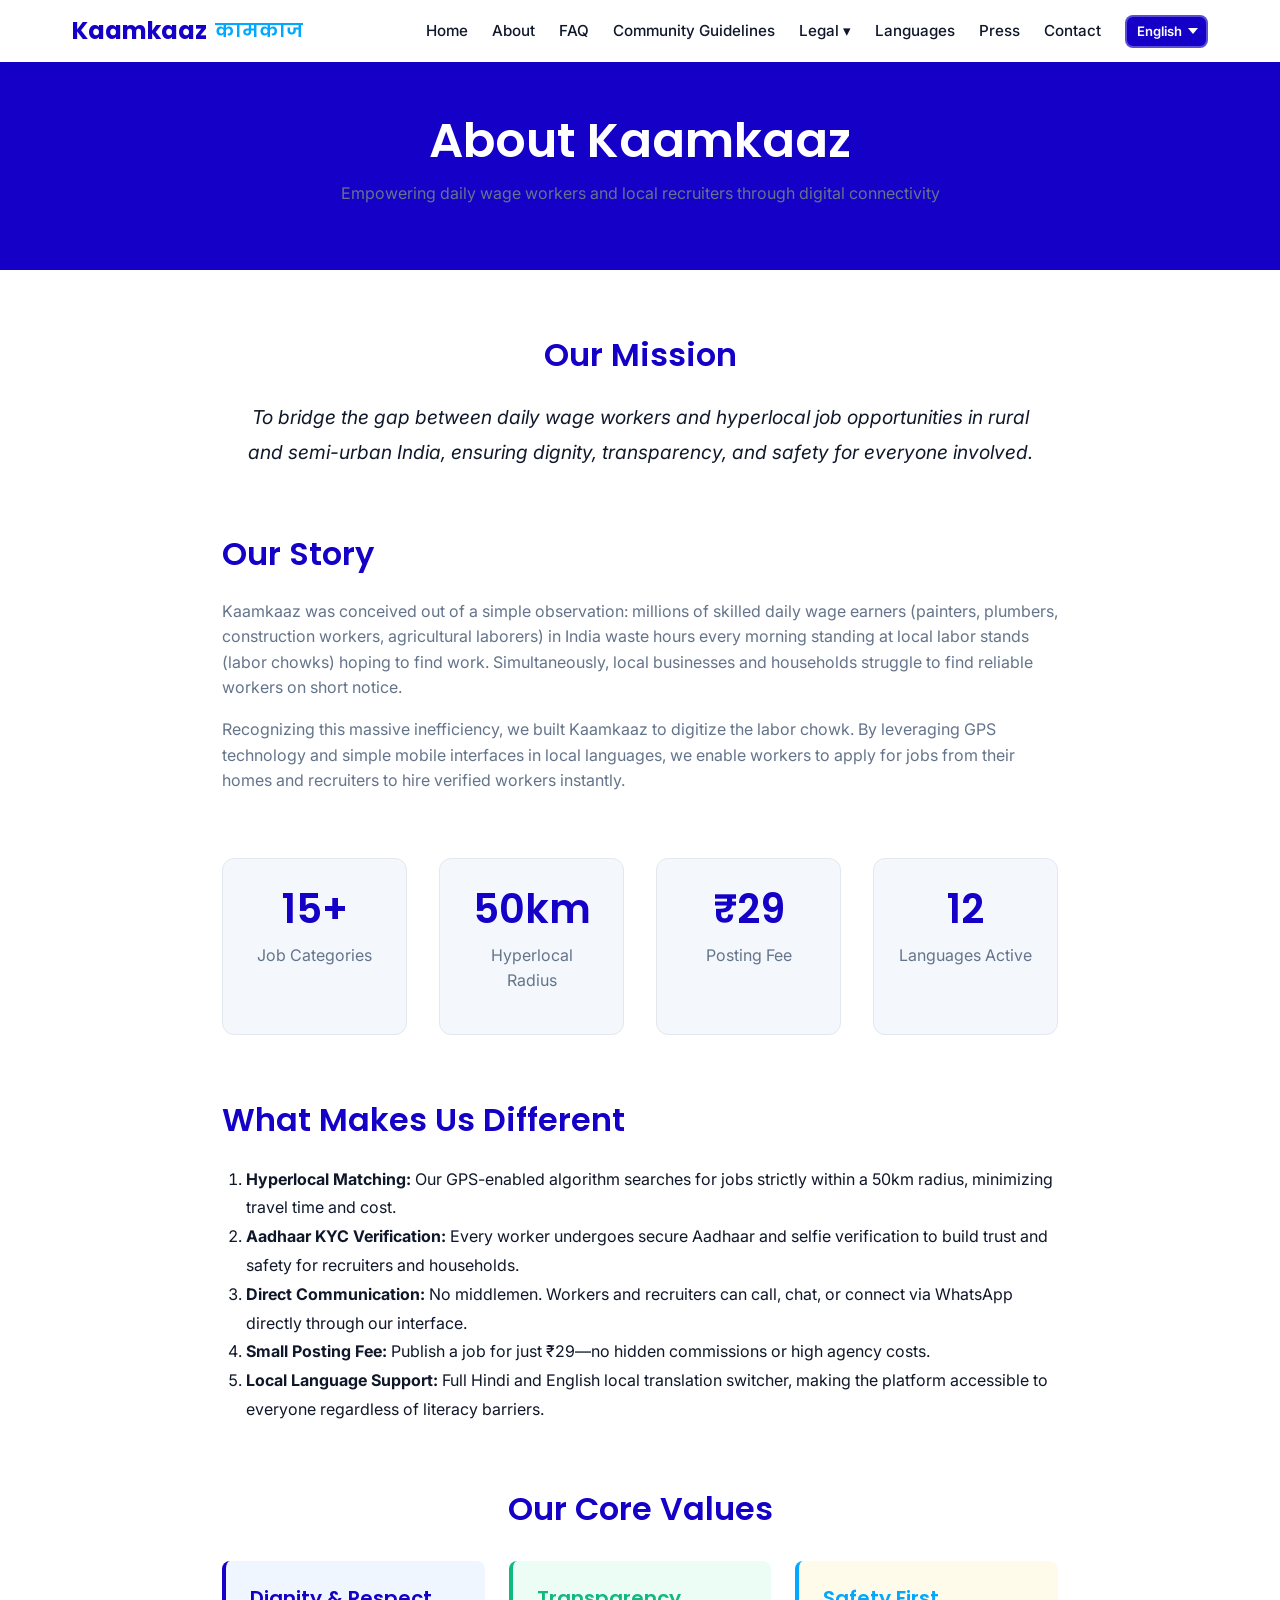
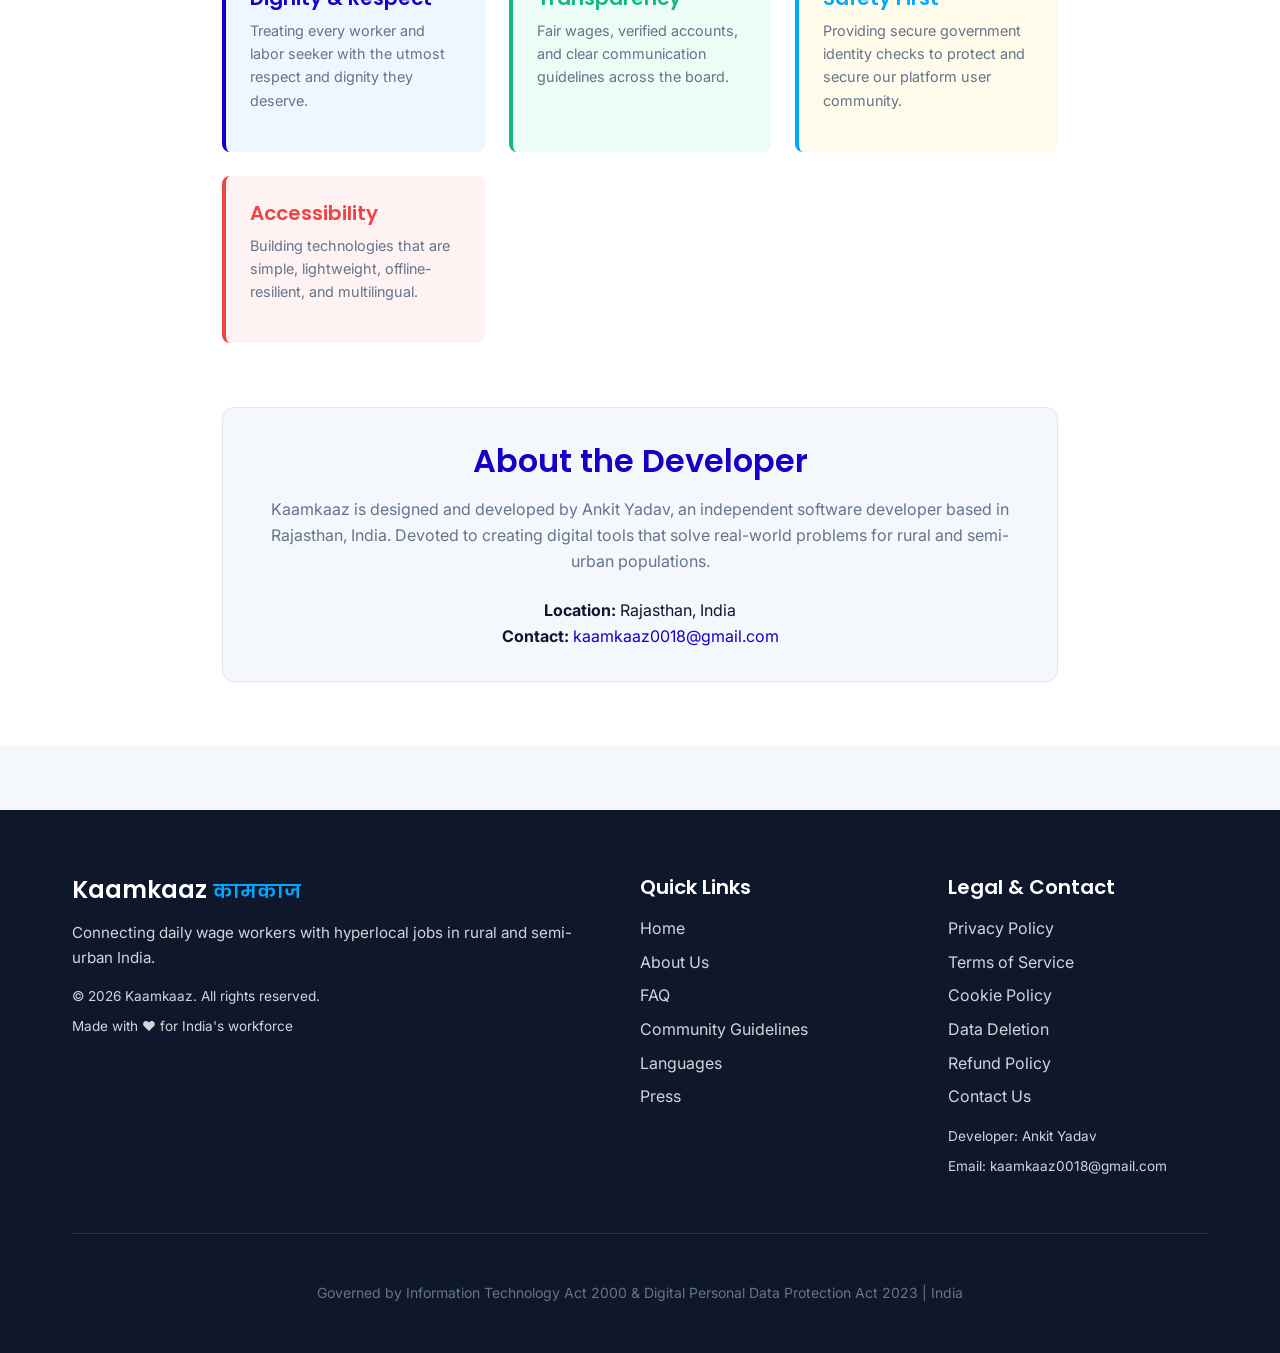
==== about.html @ a951cd88 "Update website content, features, and policies based on Playstore Listing" ====
<!DOCTYPE html>
<html lang="en">

<head>
  <meta charset="UTF-8">
  <meta name="viewport" content="width=device-width, initial-scale=1.0">
  <meta name="description" content="About Kaamkaaz - Connecting daily wage workers with local jobs in India">
  <meta name="author" content="Ankit Yadav">
  <title>About Us - Kaamkaaz</title>
  <link rel="icon" type="image/png" href="assets/logo.png">
  <link rel="stylesheet" href="styles.css">
</head>

<body>

  <!-- NAVIGATION -->
  <nav>
    <div class="container">
      <div class="logo">
        Kaamkaaz
        <span class="logo-hindi">कामकाज</span>
      </div>
      <div class="menu-toggle" onclick="toggleMobileMenu()">
        <span></span>
        <span></span>
        <span></span>
      </div>
      <ul class="nav-links">
        <li><a href="index.html" data-i18n="home">Home</a></li>
        <li><a href="about.html" class="active" data-i18n="about">About</a></li>
        <li><a href="faq.html" data-i18n="faq">FAQ</a></li>
        <li><a href="community-guidelines.html" data-i18n="community_guidelines">Community
            Guidelines</a></li>
        <li class="dropdown">
          <a href="#" class="dropbtn" data-i18n="legal">Legal ▾</a>
          <div class="dropdown-content">
            <a href="privacy-policy.html" data-i18n="privacy_policy">Privacy Policy</a>
            <a href="terms-of-service.html" data-i18n="terms_of_service">Terms of Service</a>
            <a href="cookie-policy.html" data-i18n="cookie_policy">Cookie Policy</a>
            <a href="data-deletion.html" data-i18n="data_deletion">Data Deletion</a>
            <a href="refund-policy.html" data-i18n="refund_policy">Refund Policy</a>
          </div>
        </li>
        <li><a href="languages.html" data-i18n="languages">Languages</a></li>
        <li><a href="press.html" data-i18n="press">Press</a></li>
        <li><a href="contact.html" data-i18n="contact">Contact</a></li>
        <li class="lang-picker-item">
        <select onchange="switchLanguage(this.value)" class="lang-picker" id="langPicker" aria-label="Select Language">
          <option value="en">English</option>
          <option value="hi">हिन्दी</option>
        </select>
      </li>
      </ul>
    </div>
  </nav>

  <!-- HERO HEADER -->
  <div class="legal-header">
    <div class="container">
      <h1 data-i18n="about_kaamkaaz">About Kaamkaaz</h1>
      <p data-i18n="empowering_daily_wage_workers_and">
        Empowering daily wage workers and local recruiters through digital connectivity</p>
    </div>
  </div>

  <!-- ABOUT CONTENT -->
  <section style="padding: 4rem 2rem; background-color: var(--white);">
    <div class="container" style="max-width: 900px; margin: 0 auto;">

      <!-- Mission Statement -->
      <div style="text-align: center; margin-bottom: 4rem;">
        <h2 data-i18n="our_mission"
          style="color: var(--primary-blue); font-size: 2rem; margin-bottom: 1.5rem;">Our Mission</h2>
        <p data-i18n="to_bridge_the_gap_between"
          style="font-size: 1.2rem; line-height: 1.8; color: var(--text-dark); max-width: 800px; margin: 0 auto; font-style: italic;">
          "To bridge the gap between daily wage workers and hyperlocal job opportunities in rural and semi-urban India,
          ensuring dignity, transparency, and safety for everyone involved."
        </p>
      </div>

      <!-- Our Story -->
      <div style="margin-bottom: 4rem;">
        <h2 data-i18n="our_story" style="color: var(--primary-blue); margin-bottom: 1.5rem;">Our
          Story</h2>
        <p data-i18n="kaamkaaz_was_conceived_out_of">
          Kaamkaaz was conceived out of a simple observation: millions of skilled daily wage earners (painters,
          plumbers, construction workers, agricultural laborers) in India waste hours every morning standing at local
          labor stands (labor chowks) hoping to find work. Simultaneously, local businesses and households struggle to
          find reliable workers on short notice.
        </p>
        <p data-i18n="recognizing_this_massive_inefficiency_we">
          Recognizing this massive inefficiency, we built Kaamkaaz to digitize the labor chowk. By leveraging GPS
          technology and simple mobile interfaces in local languages, we enable workers to apply for jobs from their
          homes and recruiters to hire verified workers instantly.
        </p>
      </div>

      <!-- Platform Stats (4 stats) -->
      <div
        style="display: grid; grid-template-columns: repeat(auto-fit, minmax(180px, 1fr)); gap: 2rem; margin-bottom: 4rem; text-align: center;">
        <div
          style="background-color: var(--background); padding: 1.5rem; border-radius: var(--radius-lg); border: 1px solid var(--border-light);">
          <h3 style="color: var(--primary-blue); font-size: 2.5rem; margin-bottom: 0.5rem;">15+</h3>
          <p data-i18n="job_categories">Job Categories</p>
        </div>
        <div
          style="background-color: var(--background); padding: 1.5rem; border-radius: var(--radius-lg); border: 1px solid var(--border-light);">
          <h3 style="color: var(--primary-blue); font-size: 2.5rem; margin-bottom: 0.5rem;">50km</h3>
          <p data-i18n="hyperlocal_radius">Hyperlocal Radius</p>
        </div>
        <div
          style="background-color: var(--background); padding: 1.5rem; border-radius: var(--radius-lg); border: 1px solid var(--border-light);">
          <h3 style="color: var(--primary-blue); font-size: 2.5rem; margin-bottom: 0.5rem;">₹29</h3>
          <p data-i18n="free_to_use">Posting Fee</p>
        </div>
        <div
          style="background-color: var(--background); padding: 1.5rem; border-radius: var(--radius-lg); border: 1px solid var(--border-light);">
          <h3 style="color: var(--primary-blue); font-size: 2.5rem; margin-bottom: 0.5rem;">12</h3>
          <p data-i18n="languages_active">Languages Active</p>
        </div>
      </div>

      <!-- What Makes Us Different (5 points) -->
      <div style="margin-bottom: 4rem;">
        <h2 data-i18n="what_makes_us_different"
          style="color: var(--primary-blue); margin-bottom: 1.5rem;">What Makes Us Different</h2>
        <ol style="margin-left: 1.5rem; line-height: 1.8;">
          <li><strong data-i18n="hyperlocal_matching">Hyperlocal Matching:</strong> <span
              data-i18n="our_gpsenabled_algorithm_searches_for">Our
              GPS-enabled algorithm searches for jobs strictly within a 50km radius, minimizing travel time and
              cost.</span></li>
          <li><strong data-i18n="aadhaar_kyc_verification">Aadhaar KYC
              Verification:</strong> <span
              data-i18n="every_worker_undergoes_secure_aadhaar">Every
              worker undergoes secure Aadhaar and selfie verification to build trust and safety for recruiters and
              households.</span></li>
          <li><strong data-i18n="direct_communication_2">Direct Communication:</strong> <span
              data-i18n="no_middlemen_workers_and_recruiters">No
              middlemen. Workers and recruiters can call, chat, or connect via WhatsApp directly through our
              interface.</span></li>
          <li><strong data-i18n="completely_free_service">Completely Free
              Service:</strong> <span
              data-i18n="no_registration_or_job_posting">Completely
              Free Service: No registration or job posting charges. We believe in keeping core job search features free
              for all Indians.</span></li>
          <li><strong data-i18n="local_language_support">Local Language Support:</strong>
            <span
              data-i18n="full_hindi_and_english_local">Local
              Language Support: Full Hindi and English local translation switcher, making the platform accessible to
              everyone regardless of literacy barriers.</span>
          </li>
        </ol>
      </div>

      <!-- Our Values (4 cards) -->
      <div style="margin-bottom: 4rem;">
        <h2 data-i18n="our_core_values"
          style="color: var(--primary-blue); margin-bottom: 1.5rem; text-align: center;">Our Core Values</h2>
        <div
          style="display: grid; grid-template-columns: repeat(auto-fit, minmax(200px, 1fr)); gap: 1.5rem; margin-top: 2rem;">
          <div
            style="background-color: #eff6ff; padding: 1.5rem; border-radius: var(--radius-md); border-left: 4px solid var(--primary-blue);">
            <h4 data-i18n="dignity_respect"
              style="color: var(--primary-blue); margin-bottom: 0.5rem;">Dignity & Respect</h4>
            <p data-i18n="treating_every_worker_and_labor"
              style="font-size: 0.9rem;">Treating every worker and labor seeker with the utmost respect and dignity they
              deserve.</p>
          </div>
          <div
            style="background-color: #ecfdf5; padding: 1.5rem; border-radius: var(--radius-md); border-left: 4px solid var(--success-green);">
            <h4 data-i18n="transparency" style="color: var(--success-green); margin-bottom: 0.5rem;">
              Transparency</h4>
            <p data-i18n="fair_wages_verified_accounts_and" style="font-size: 0.9rem;">
              Fair wages, verified accounts, and clear communication guidelines across the board.</p>
          </div>
          <div
            style="background-color: #fffbeb; padding: 1.5rem; border-radius: var(--radius-md); border-left: 4px solid var(--secondary-amber);">
            <h4 data-i18n="safety_first"
              style="color: var(--secondary-amber); margin-bottom: 0.5rem;">Safety First</h4>
            <p data-i18n="providing_secure_government_identity_checks"
              style="font-size: 0.9rem;">Providing secure government identity checks to protect and secure our platform
              user community.</p>
          </div>
          <div
            style="background-color: #fef2f2; padding: 1.5rem; border-radius: var(--radius-md); border-left: 4px solid var(--error-red);">
            <h4 data-i18n="accessibility" style="color: var(--error-red); margin-bottom: 0.5rem;">
              Accessibility</h4>
            <p data-i18n="building_technologies_that_are_simple" style="font-size: 0.9rem;">Building
              technologies that are simple, lightweight, offline-resilient, and multilingual.</p>
          </div>
        </div>
      </div>

      <!-- Developer Section -->
      <div
        style="background-color: var(--background); padding: 2rem; border-radius: var(--radius-lg); border: 1px solid var(--border-light); text-align: center;">
        <h2 data-i18n="about_the_developer"
          style="color: var(--primary-blue); margin-bottom: 1rem;">About the Developer</h2>
        <p data-i18n="kaamkaaz_is_designed_and_developed">
          Kaamkaaz is designed and developed by Ankit Yadav, an independent software developer based in Rajasthan, India.
          Devoted to creating digital tools that solve real-world problems for rural and semi-urban populations.
        </p>
        <div style="margin-top: 1.5rem;">
          <strong data-i18n="location">Location:</strong> Rajasthan, India<br>
          <strong data-i18n="contact_2">Contact:</strong> <a
            href="mailto:kaamkaaz0018@gmail.com">kaamkaaz0018@gmail.com</a>
        </div>
      </div>

    </div>
  </section>

  <!-- FOOTER -->
  <footer>
    <div class="container">
      <div class="footer-content-3col">
        <div class="footer-col">
          <h3>Kaamkaaz <span class="logo-hindi">कामकाज</span></h3>
          <p data-i18n="connecting_daily_wage_workers_with_2">
            Connecting daily wage workers with hyperlocal jobs in rural and semi-urban India.
          </p>
          <p style="margin-top: 1rem; font-size: 0.85rem;" data-i18n="2026_kaamkaaz_all_rights_reserved">
            © 2026 Kaamkaaz. All rights reserved.
          </p>
          <p style="font-size: 0.85rem;" data-i18n="made_with_for_indias_workforce">
            Made with ❤️ for India's workforce
          </p>
        </div>
        <div class="footer-col">
          <h4 data-i18n="quick_links" style="margin-bottom: 1rem;">Quick Links</h4>
          <ul>
            <li><a href="index.html" data-i18n="home">Home</a></li>
            <li><a href="about.html" data-i18n="about_us">About Us</a></li>
            <li><a href="faq.html" data-i18n="faq">FAQ</a></li>
            <li><a href="community-guidelines.html" data-i18n="community_guidelines">Community Guidelines</a></li>
            <li><a href="languages.html" data-i18n="languages">Languages</a></li>
            <li><a href="press.html" data-i18n="press">Press</a></li>
          </ul>
        </div>
        <div class="footer-col">
          <h4 data-i18n="legal_contact" style="margin-bottom: 1rem;">Legal & Contact</h4>
          <ul>
            <li><a href="privacy-policy.html" data-i18n="privacy_policy">Privacy Policy</a></li>
            <li><a href="terms-of-service.html" data-i18n="terms_of_service">Terms of Service</a>
            </li>
            <li><a href="cookie-policy.html" data-i18n="cookie_policy">Cookie Policy</a></li>
            <li><a href="data-deletion.html" data-i18n="data_deletion">Data Deletion</a></li>
            <li><a href="refund-policy.html" data-i18n="refund_policy">Refund Policy</a></li>
            <li><a href="contact.html" data-i18n="contact_us">Contact Us</a></li>
          </ul>
          <p style="margin-top: 1rem; font-size: 0.85rem;" data-i18n="developer_ankit_yadav">
            Developer: Ankit Yadav
          </p>
          <p style="font-size: 0.85rem;">
            Email: <a href="mailto:kaamkaaz0018@gmail.com">kaamkaaz0018@gmail.com</a>
          </p>
        </div>
      </div>
      <div class="footer-bottom">
        <p data-i18n="governed_by_information_technology_act">
          Governed by Information Technology Act 2000 & Digital Personal Data Protection Act 2023 | India
        </p>
      </div>
    </div>
  </footer>

  <script src="translations.js"></script>
<script>
function switchLanguage(lang) {
  localStorage.setItem('kaamkaazLang', lang);
  applyLanguage(lang);
}

function applyLanguage(lang) {
  const dict = (typeof translations !== 'undefined' && translations[lang]) ? translations[lang] : null;
  const fallback = (typeof translations !== 'undefined') ? translations['en'] : null;

  // Handle data-i18n elements
  document.querySelectorAll('[data-i18n]').forEach(el => {
    const key = el.getAttribute('data-i18n');
    const text = (dict && dict[key]) ? dict[key] : (fallback ? fallback[key] : null);
    if (text !== null && text !== undefined) {
      if (el.tagName === 'INPUT' || el.tagName === 'TEXTAREA') {
        el.placeholder = text;
      } else {
        el.textContent = text;
      }
    }
  });

  // Handle legacy data-en / data-hi elements (safety net)
  document.querySelectorAll('[data-en]').forEach(el => {
    const text = lang === 'hi' && el.hasAttribute('data-hi')
      ? el.getAttribute('data-hi')
      : el.getAttribute('data-en');
    if (el.tagName === 'INPUT' || el.tagName === 'TEXTAREA') {
      el.placeholder = text;
    } else {
      el.textContent = text;
    }
  });

  // Update all language pickers on page
  document.querySelectorAll('.lang-picker').forEach(sel => { sel.value = lang; });

  // RTL for Urdu
  document.documentElement.dir = (lang === 'ur') ? 'rtl' : 'ltr';
  document.documentElement.lang = lang;
}

function toggleMobileMenu() {
  const navLinks = document.querySelector('.nav-links');
  const menuToggle = document.querySelector('.menu-toggle');
  if (navLinks && menuToggle) {
    navLinks.classList.toggle('active');
    menuToggle.classList.toggle('active');
  }
}

window.addEventListener('resize', () => {
  if (window.innerWidth > 768) {
    const navLinks = document.querySelector('.nav-links');
    const menuToggle = document.querySelector('.menu-toggle');
    if (navLinks) navLinks.classList.remove('active');
    if (menuToggle) menuToggle.classList.remove('active');
  }
});

window.addEventListener('DOMContentLoaded', () => {
  const savedLang = localStorage.getItem('kaamkaazLang') || 'en';
  applyLanguage(savedLang);

  const dropbtn = document.querySelector('.dropbtn');
  if (dropbtn) {
    dropbtn.addEventListener('click', function(e) {
      if (window.innerWidth <= 768) {
        e.preventDefault();
        this.parentElement.classList.toggle('active');
      }
    });
  }
});
</script>
</body>

</html>
---- styles.css ----
/* ═════════════════════════════════════════════════════════════════
   KAAMKAAZ WEBSITE - GLOBAL STYLES
   ═════════════════════════════════════════════════════════════════ */

@import url('https://fonts.googleapis.com/css2?family=Inter:wght@400;500;600;700&family=Poppins:wght@600;700&display=swap');
@import url('https://fonts.googleapis.com/css2?family=Noto+Sans:wght@400;600&family=Noto+Sans+Devanagari:wght@400;600&family=Noto+Sans+Bengali:wght@400;600&family=Noto+Sans+Telugu:wght@400;600&family=Noto+Sans+Tamil:wght@400;600&family=Noto+Sans+Gujarati:wght@400;600&family=Noto+Sans+Kannada:wght@400;600&family=Noto+Sans+Oriya:wght@400;600&family=Noto+Sans+Malayalam:wght@400;600&family=Noto+Nastaliq+Urdu:wght@400;600&display=swap&subset=devanagari,bengali,telugu,tamil,gujarati,kannada,oriya,malayalam');

:root {
  --primary: #1400C6;
  --secondary: #00A8FF;
  --primary-blue: var(--primary);
  --secondary-amber: var(--secondary);
  --primary-light: #3D2FD9;
  --primary-dark: #0E0099;
  --accent-cyan: #00C8FF;
  --background: #F4F7FC;
  --text-dark: #0F172A;
  --text-muted: #64748B;
  --border-light: #E2E8F0;
  --success-green: #10B981;
  --error-red: #EF4444;
  --white: #FFFFFF;
  
  --font-heading: 'Poppins', sans-serif;
  --font-body: 'Inter', sans-serif;
  
  --radius-sm: 4px;
  --radius-md: 8px;
  --radius-lg: 12px;
  --radius-xl: 16px;
  
  --shadow-sm: 0 1px 2px 0 rgba(20, 0, 198, 0.06);
  --shadow-md: 0 4px 6px -1px rgba(20, 0, 198, 0.1);
  --shadow-lg: 0 10px 15px -3px rgba(20, 0, 198, 0.12);
  
  --transition: all 0.3s ease;
}

* {
  margin: 0;
  padding: 0;
  box-sizing: border-box;
}

html {
  scroll-behavior: smooth;
}

body {
  font-family: var(--font-body);
  color: var(--text-dark);
  background-color: var(--background);
  line-height: 1.6;
  overflow-x: hidden;
}

/* ═════════════════════════════════════════════════════════════════
   TYPOGRAPHY
   ═════════════════════════════════════════════════════════════════ */

h1, h2, h3, h4, h5, h6 {
  font-family: var(--font-heading);
  font-weight: 600;
  line-height: 1.3;
  margin-bottom: 1rem;
}

h1 {
  font-size: 3rem;
}

h2 {
  font-size: 2rem;
}

h3 {
  font-size: 1.5rem;
}

h4 {
  font-size: 1.25rem;
}

p {
  margin-bottom: 1rem;
  color: var(--text-muted);
}

a {
  color: var(--primary-blue);
  text-decoration: none;
  transition: var(--transition);
}

a:hover {
  color: var(--secondary-amber);
  text-decoration: underline;
}

/* ═════════════════════════════════════════════════════════════════
   NAVIGATION BAR
   ═══════════════════════════════════════════════════════════════ */

nav {
  position: sticky;
  top: 0;
  background-color: var(--white);
  box-shadow: var(--shadow-md);
  z-index: 1000;
  padding: 0.75rem 2rem;
}

nav .container {
  max-width: 1200px;
  margin: 0 auto;
  display: flex;
  justify-content: space-between;
  align-items: center;
}

.logo {
  font-family: var(--font-heading);
  font-size: 1.5rem;
  font-weight: 700;
  color: var(--primary-blue);
  display: flex;
  align-items: center;
  gap: 0.5rem;
}

.logo-hindi {
  color: var(--secondary-amber);
  font-size: 1.2rem;
  font-weight: 600;
}

.logo-img {
  height: 32px;
  width: auto;
  object-fit: contain;
  border-radius: 4px;
}


.nav-links {
  display: flex;
  list-style: none;
  gap: 1.5rem;
  align-items: center;
}

.nav-links a {
  color: var(--text-dark);
  font-weight: 500;
  transition: var(--transition);
  font-size: 0.95rem;
}

.nav-links a:hover {
  color: var(--primary-blue);
  text-decoration: none;
}

/* Dropdown Menu Styles */
.dropdown {
  position: relative;
}

.dropdown-content {
  display: none;
  position: absolute;
  background-color: var(--white);
  min-width: 200px;
  box-shadow: var(--shadow-lg);
  border-radius: var(--radius-md);
  border: 1px solid var(--border-light);
  z-index: 1100;
  top: 100%;
  left: 0;
  overflow: hidden;
}

.dropdown-content a {
  color: var(--text-dark);
  padding: 0.75rem 1rem;
  text-decoration: none;
  display: block;
  font-size: 0.9rem;
  font-weight: 500;
  transition: var(--transition);
}

.dropdown-content a:hover {
  background-color: #f3f4f6;
  color: var(--primary-blue);
}

@media (min-width: 769px) {
  .dropdown:hover .dropdown-content {
    display: block;
  }
}

/* Language Picker Select */
.lang-picker-item {
  display: flex;
  align-items: center;
}

.lang-picker {
  background-color: var(--primary-blue);
  color: var(--white);
  border: 2px solid rgba(255,255,255,0.3);
  padding: 0.4rem 0.6rem;
  border-radius: var(--radius-md);
  font-weight: 600;
  cursor: pointer;
  font-size: 0.82rem;
  font-family: var(--font-body);
  transition: var(--transition);
  outline: none;
  appearance: none;
  -webkit-appearance: none;
  background-image: url("data:image/svg+xml,%3Csvg xmlns='http://www.w3.org/2000/svg' width='10' height='6'%3E%3Cpath d='M0 0l5 6 5-6z' fill='white'/%3E%3C/svg%3E");
  background-repeat: no-repeat;
  background-position: right 8px center;
  padding-right: 24px;
  max-width: 130px;
}

.lang-picker:hover {
  background-color: #0E0099;
  border-color: rgba(255,255,255,0.6);
  transform: translateY(-1px);
}

.lang-picker option {
  background-color: #1a1a2e;
  color: var(--white);
  font-size: 0.85rem;
}

/* RTL support for Urdu */
[dir="rtl"] nav .nav-links {
  flex-direction: row-reverse;
}
[dir="rtl"] .footer-content-3col {
  direction: rtl;
}
[dir="rtl"] .lang-picker {
  background-position: left 8px center;
  padding-left: 24px;
  padding-right: 0.6rem;
}

/* Hamburger Menu Toggle */
.menu-toggle {
  display: none;
  flex-direction: column;
  gap: 5px;
  cursor: pointer;
  padding: 5px;
  z-index: 1010;
}

.menu-toggle span {
  display: block;
  width: 25px;
  height: 3px;
  background-color: var(--text-dark);
  border-radius: 3px;
  transition: var(--transition);
}

.menu-toggle.active span:nth-child(1) {
  transform: translateY(8px) rotate(45deg);
}

.menu-toggle.active span:nth-child(2) {
  opacity: 0;
}

.menu-toggle.active span:nth-child(3) {
  transform: translateY(-8px) rotate(-45deg);
}

/* ═══════════════════════════════════════════════════════════════
   APP SCREENSHOTS
   ═══════════════════════════════════════════════════════════════ */
.phone-mockup-container {
  display: flex;
  justify-content: center;
  align-items: flex-start;
  gap: 2.5rem;
  flex-wrap: wrap;
  margin-top: 3rem;
}

.phone-mockup {
  position: relative;
  width: 260px;
  height: 550px;
  background-color: var(--text-dark);
  border-radius: 36px;
  padding: 10px;
  box-shadow: var(--shadow-lg);
  margin-bottom: 2rem;
  transition: transform 0.3s ease;
}

.phone-mockup:hover {
  transform: translateY(-5px);
}

.phone-screen {
  width: 100%;
  height: 100%;
  background-color: var(--white);
  border-radius: 26px;
  overflow: hidden;
  position: relative;
  box-shadow: inset 0 0 10px rgba(0,0,0,0.1);
}

/* ═══════════════════════════════════════════════════════════════
   FOOTER
   ═══════════════════════════════════════════════════════════════ */

footer {
  background-color: var(--text-dark);
  color: var(--white);
  padding: 4rem 2rem 2rem;
  margin-top: 4rem;
}

footer .container {
  max-width: 1200px;
  margin: 0 auto;
}

footer h3 {
  color: var(--white);
  margin-bottom: 1rem;
  font-family: var(--font-heading);
}

footer ul {
  list-style: none;
  margin-bottom: 0;
}

footer li {
  margin-bottom: 0.5rem;
}

footer a {
  color: #D1D5DB;
  transition: var(--transition);
}

footer a:hover {
  color: var(--secondary-amber);
  text-decoration: none;
}

.footer-content-3col {
  display: grid;
  grid-template-columns: 2fr 1fr 1fr;
  gap: 3rem;
  margin-bottom: 3rem;
  padding-bottom: 3rem;
  border-bottom: 1px solid rgba(255, 255, 255, 0.1);
}

.footer-col p {
  color: #D1D5DB;
  font-size: 0.95rem;
  margin-bottom: 0.5rem;
}

.footer-bottom {
  text-align: center;
  font-size: 0.875rem;
  color: #9CA3AF;
}

/* ═════════════════════════════════════════════════════════════════
   CONTAINERS & SECTIONS
   ═════════════════════════════════════════════════════════════════ */

.container {
  max-width: 1200px;
  margin: 0 auto;
  padding: 0 2rem;
}

section {
  padding: 4rem 2rem;
}

.section-header {
  text-align: center;
  margin-bottom: 3rem;
}

.section-header h2 {
  color: var(--text-dark);
  margin-bottom: 1rem;
}

.section-header p {
  font-size: 1.1rem;
  max-width: 600px;
  margin: 0 auto;
}

/* ═════════════════════════════════════════════════════════════════
   BUTTONS
   ═════════════════════════════════════════════════════════════════ */

.btn {
  display: inline-block;
  padding: 0.75rem 1.5rem;
  border-radius: var(--radius-lg);
  border: none;
  cursor: pointer;
  font-family: var(--font-body);
  font-weight: 600;
  transition: var(--transition);
  font-size: 1rem;
  text-decoration: none;
  text-align: center;
}

.btn-primary {
  background-color: var(--primary-blue);
  color: var(--white);
}

.btn-primary:hover {
  background-color: #0E0099;
  text-decoration: none;
  transform: translateY(-2px);
  box-shadow: var(--shadow-lg);
}

.btn-secondary {
  background-color: var(--secondary-amber);
  color: var(--white);
}

.btn-secondary:hover {
  background-color: #d97706;
  text-decoration: none;
  transform: translateY(-2px);
  box-shadow: var(--shadow-lg);
}

.btn-outline {
  background-color: transparent;
  color: var(--primary-blue);
  border: 2px solid var(--primary-blue);
}

.btn-outline:hover {
  background-color: var(--primary-blue);
  color: var(--white);
  text-decoration: none;
}

.btn-lg {
  padding: 1rem 2rem;
  font-size: 1.1rem;
}

/* ═════════════════════════════════════════════════════════════════
   HERO SECTION
   ═════════════════════════════════════════════════════════════════ */

.hero {
  background: linear-gradient(135deg, var(--primary-blue) 0%, #0E0099 50%, #00A8FF 100%);
  color: var(--white);
  padding: 6rem 2rem;
  text-align: center;
  min-height: 70vh;
  display: flex;
  align-items: center;
  justify-content: center;
}

.hero .container {
  max-width: 800px;
}

.hero h1 {
  font-size: 3.5rem;
  margin-bottom: 0.5rem;
  line-height: 1.2;
}

.hero .tagline {
  font-size: 1.5rem;
  margin-bottom: 2rem;
  font-weight: 500;
  opacity: 0.95;
}

.hero .hindi-text {
  font-size: 2.5rem;
  margin: 1rem 0;
  font-weight: 600;
  color: var(--secondary-amber);
}

.hero .description {
  font-size: 1.1rem;
  margin-bottom: 2.5rem;
  opacity: 0.9;
}

.hero-buttons {
  display: flex;
  gap: 1rem;
  justify-content: center;
  flex-wrap: wrap;
}

/* ═════════════════════════════════════════════════════════════════
   CARDS
   ═════════════════════════════════════════════════════════════════ */

.card {
  background-color: var(--white);
  border-radius: var(--radius-lg);
  padding: 2rem;
  box-shadow: var(--shadow-md);
  transition: var(--transition);
}

.card:hover {
  box-shadow: var(--shadow-lg);
  transform: translateY(-4px);
}

.card-icon {
  font-size: 3rem;
  margin-bottom: 1rem;
}

.card h3 {
  color: var(--text-dark);
  margin-bottom: 1rem;
}

/* ═════════════════════════════════════════════════════════════════
   GRIDS
   ═════════════════════════════════════════════════════════════════ */

.grid {
  display: grid;
  gap: 2rem;
  margin-bottom: 2rem;
}

.grid-2 {
  grid-template-columns: repeat(auto-fit, minmax(400px, 1fr));
}

.grid-3 {
  grid-template-columns: repeat(auto-fit, minmax(300px, 1fr));
}

/* ═════════════════════════════════════════════════════════════════
   FEATURES SECTION
   ═════════════════════════════════════════════════════════════════ */

.features-section {
  background-color: var(--white);
}

.feature-item {
  display: flex;
  gap: 1.5rem;
  margin-bottom: 2rem;
}

.feature-icon {
  flex-shrink: 0;
  width: 60px;
  height: 60px;
  background-color: rgba(26, 86, 219, 0.1);
  border-radius: var(--radius-lg);
  display: flex;
  align-items: center;
  justify-content: center;
  font-size: 1.5rem;
}

.feature-content h4 {
  margin-bottom: 0.5rem;
  color: var(--text-dark);
}

/* ═════════════════════════════════════════════════════════════════
   AUDIENCE SECTIONS (Workers / Recruiters)
   ═════════════════════════════════════════════════════════════════ */

.audience-section {
  margin-bottom: 3rem;
}

.audience-header {
  display: flex;
  align-items: center;
  gap: 1rem;
  margin-bottom: 2rem;
  padding-bottom: 1.5rem;
  border-bottom: 3px solid var(--secondary-amber);
}

.audience-header h2 {
  margin: 0;
  color: var(--text-dark);
}

.audience-badge {
  display: inline-block;
  background-color: var(--secondary-amber);
  color: var(--white);
  padding: 0.5rem 1rem;
  border-radius: var(--radius-lg);
  font-weight: 600;
  font-size: 0.875rem;
}

/* ═════════════════════════════════════════════════════════════════
   LEGAL PAGES
   ═════════════════════════════════════════════════════════════════ */

.legal-header {
  background-color: var(--primary-blue);
  color: var(--white);
  padding: 3rem 2rem;
  text-align: center;
}

.legal-header h1 {
  color: var(--white);
  margin-bottom: 0.5rem;
}

.last-updated {
  font-size: 0.9rem;
  opacity: 0.9;
  margin-top: 1rem;
}

.legal-content {
  max-width: 900px;
  margin: 0 auto;
  padding: 3rem 2rem;
  background-color: var(--white);
  border-radius: var(--radius-lg);
  margin-top: -2rem;
  position: relative;
  z-index: 10;
  box-shadow: var(--shadow-md);
}

.toc {
  background-color: #f3f4f6;
  padding: 2rem;
  border-radius: var(--radius-lg);
  margin-bottom: 3rem;
}

.toc h3 {
  margin-bottom: 1.5rem;
  color: var(--text-dark);
}

.toc ul {
  list-style: none;
}

.toc li {
  margin-bottom: 0.75rem;
}

.toc a {
  color: var(--primary-blue);
  font-weight: 500;
}

.toc a:hover {
  color: var(--secondary-amber);
}

.legal-section {
  margin-bottom: 2rem;
}

.legal-section h2 {
  color: var(--primary-blue);
  margin-top: 2rem;
  margin-bottom: 1rem;
  padding-bottom: 0.5rem;
  border-bottom: 2px solid var(--border-light);
  scroll-margin-top: 100px;
}

.legal-section h3 {
  color: var(--text-dark);
  margin-top: 1.5rem;
  margin-bottom: 0.75rem;
}

.legal-section ul,
.legal-section ol {
  margin-left: 2rem;
  margin-bottom: 1rem;
}

.legal-section li {
  margin-bottom: 0.5rem;
  color: var(--text-muted);
}

.highlight {
  background-color: #EBF5FF;
  padding: 0.2rem 0.4rem;
  border-radius: var(--radius-sm);
}

/* ═════════════════════════════════════════════════════════════════
   RESPONSIVE DESIGN
   ═════════════════════════════════════════════════════════════════ */

@media (max-width: 768px) {
  h1 {
    font-size: 2rem;
  }

  h2 {
    font-size: 1.5rem;
  }

  h3 {
    font-size: 1.25rem;
  }

  .hero {
    padding: 4rem 1rem;
    min-height: 60vh;
  }

  .hero h1 {
    font-size: 2rem;
  }

  .hero .hindi-text {
    font-size: 1.5rem;
  }

  .hero .tagline {
    font-size: 1.1rem;
  }

  .hero-buttons {
    flex-direction: column;
    align-items: stretch;
  }

  .hero-buttons .btn {
    width: 100%;
  }

  nav .container {
    position: relative;
    width: 100%;
  }

  .menu-toggle {
    display: flex;
  }

  .nav-links {
    display: none;
    flex-direction: column;
    position: absolute;
    top: 100%;
    left: -1rem;
    right: -1rem;
    background-color: var(--white);
    box-shadow: var(--shadow-lg);
    padding: 1.5rem;
    gap: 1.25rem;
    border-top: 1px solid var(--border-light);
  }

  .nav-links.active {
    display: flex;
  }

  .dropdown-content {
    position: static;
    display: none;
    box-shadow: none;
    border: none;
    background-color: #f9fafb;
    margin-top: 0.5rem;
    width: 100%;
  }

  .dropdown.active .dropdown-content {
    display: block;
  }

  section {
    padding: 2rem 1rem;
  }

  .grid-2,
  .grid-3 {
    grid-template-columns: 1fr;
  }

  .feature-item {
    flex-direction: column;
    text-align: center;
  }

  .feature-icon {
    margin: 0 auto;
  }

  .legal-content {
    margin-top: -1rem;
    padding: 1.5rem;
  }

  .footer-content-3col {
    grid-template-columns: 1fr;
    gap: 2rem;
  }

  .lang-picker-item {
    width: 100%;
  }

  .lang-picker {
    width: 100%;
    max-width: 100%;
    font-size: 1rem;
    padding: 0.6rem 1.8rem 0.6rem 0.8rem;
  }
}

@media (max-width: 480px) {
  nav {
    padding: 0.75rem 1rem;
  }

  .logo {
    font-size: 1.25rem;
  }

  h1 {
    font-size: 1.5rem;
  }

  h2 {
    font-size: 1.25rem;
  }

  .hero {
    padding: 2rem 1rem;
    min-height: 50vh;
  }

  .hero h1 {
    font-size: 1.5rem;
    margin-bottom: 0.5rem;
  }

  .hero .hindi-text {
    font-size: 1.25rem;
  }

  .hero .tagline {
    font-size: 1rem;
  }

  .hero .description {
    font-size: 0.95rem;
  }

  .nav-links {
    gap: 0.75rem;
    font-size: 0.9rem;
  }

  .btn {
    padding: 0.6rem 1rem;
    font-size: 0.9rem;
  }

  .toc {
    padding: 1rem;
  }

  .toc li {
    font-size: 0.9rem;
  }

  section {
    padding: 1.5rem 1rem;
  }

  .legal-section h2 {
    font-size: 1.25rem;
  }

  .legal-section h3 {
    font-size: 1rem;
  }
}

/* ═════════════════════════════════════════════════════════════════
   PRINT STYLES
   ═════════════════════════════════════════════════════════════════ */

@media print {
  nav,
  footer {
    display: none;
  }

  body {
    background-color: var(--white);
    color: var(--text-dark);
  }

  a {
    color: var(--text-dark);
  }

  .legal-content {
    box-shadow: none;
    margin-top: 0;
  }

  .section {
    page-break-inside: avoid;
  }

  .legal-section h2 {
    page-break-after: avoid;
  }
}

/* ═════════════════════════════════════════════════════════════════
   UTILITY CLASSES
   ═════════════════════════════════════════════════════════════════ */

.text-center {
  text-align: center;
}

.text-primary {
  color: var(--primary-blue);
}

.text-secondary {
  color: var(--secondary-amber);
}

.text-muted {
  color: var(--text-muted);
}

.mt-1 {
  margin-top: 0.5rem;
}

.mt-2 {
  margin-top: 1rem;
}

.mt-3 {
  margin-top: 1.5rem;
}

.mt-4 {
  margin-top: 2rem;
}

.mb-1 {
  margin-bottom: 0.5rem;
}

.mb-2 {
  margin-bottom: 1rem;
}

.mb-3 {
  margin-bottom: 1.5rem;
}

.mb-4 {
  margin-bottom: 2rem;
}

.gap-1 {
  gap: 0.5rem;
}

.gap-2 {
  gap: 1rem;
}

.gap-3 {
  gap: 1.5rem;
}

.gap-4 {
  gap: 2rem;
}

.hidden {
  display: none;
}

/* ═════════════════════════════════════════════════════════════════
   ACCESSIBILITY & UTILITIES
   ═════════════════════════════════════════════════════════════════ */

@media (prefers-reduced-motion: reduce) {
  * {
    animation: none !important;
    transition: none !important;
  }

  html {
    scroll-behavior: auto;
  }
}

/* ═════════════════════════════════════════════════════════════════
   FAQ ACCORDION STYLES
   ═════════════════════════════════════════════════════════════════ */

.faq-accordion {
  max-width: 800px;
  margin: 2rem auto;
}

.faq-item {
  background-color: var(--white);
  border-radius: var(--radius-md);
  margin-bottom: 1rem;
  box-shadow: var(--shadow-sm);
  overflow: hidden;
  border: 1px solid var(--border-light);
  transition: var(--transition);
}

.faq-item[open] {
  box-shadow: var(--shadow-md);
  border-color: var(--primary-blue);
}

.faq-item summary {
  padding: 1.25rem 1.5rem;
  font-weight: 600;
  cursor: pointer;
  list-style: none;
  display: flex;
  justify-content: space-between;
  align-items: center;
  user-select: none;
  font-family: var(--font-heading);
  color: var(--text-dark);
}

.faq-item summary::-webkit-details-marker {
  display: none;
}

.faq-item summary::after {
  content: '▼';
  font-size: 0.8rem;
  color: var(--text-muted);
  transition: transform 0.3s ease;
}

.faq-item[open] summary::after {
  transform: rotate(180deg);
  color: var(--primary-blue);
}

.faq-content {
  padding: 0 1.5rem 1.5rem;
  color: var(--text-muted);
  line-height: 1.6;
}

.faq-content p {
  margin-bottom: 0.75rem;
}

.faq-content ul {
  margin-left: 1.5rem;
  margin-top: 0.5rem;
}

/* ═════════════════════════════════════════════════════════════════
   LANGUAGE CARD STYLES
   ═════════════════════════════════════════════════════════════════ */

.language-grid {
  display: grid;
  grid-template-columns: repeat(auto-fill, minmax(280px, 1fr));
  gap: 2rem;
  margin: 3rem 0;
}

.language-card {
  background: var(--white);
  border: 2px solid var(--border-light);
  border-radius: var(--radius-lg);
  padding: 2rem;
  text-align: center;
  transition: var(--transition);
  position: relative;
  overflow: hidden;
}

.language-card:hover {
  transform: translateY(-5px);
  box-shadow: var(--shadow-lg);
}

.language-card.active {
  border-color: var(--success-green);
  background: linear-gradient(135deg, #f0fdf4 0%, #ecfdf5 100%);
}

.language-card.coming-soon {
  background-color: #f9fafb;
  border-color: var(--border-light);
}

.language-badge {
  position: absolute;
  top: 1rem;
  right: 1rem;
  font-size: 0.75rem;
  font-weight: 700;
  padding: 0.25rem 0.75rem;
  border-radius: 50px;
}

.language-badge.active {
  background-color: #d1fae5;
  color: #065f46;
}

.language-badge.coming-soon {
  background-color: #f3f4f6;
  color: #374151;
}
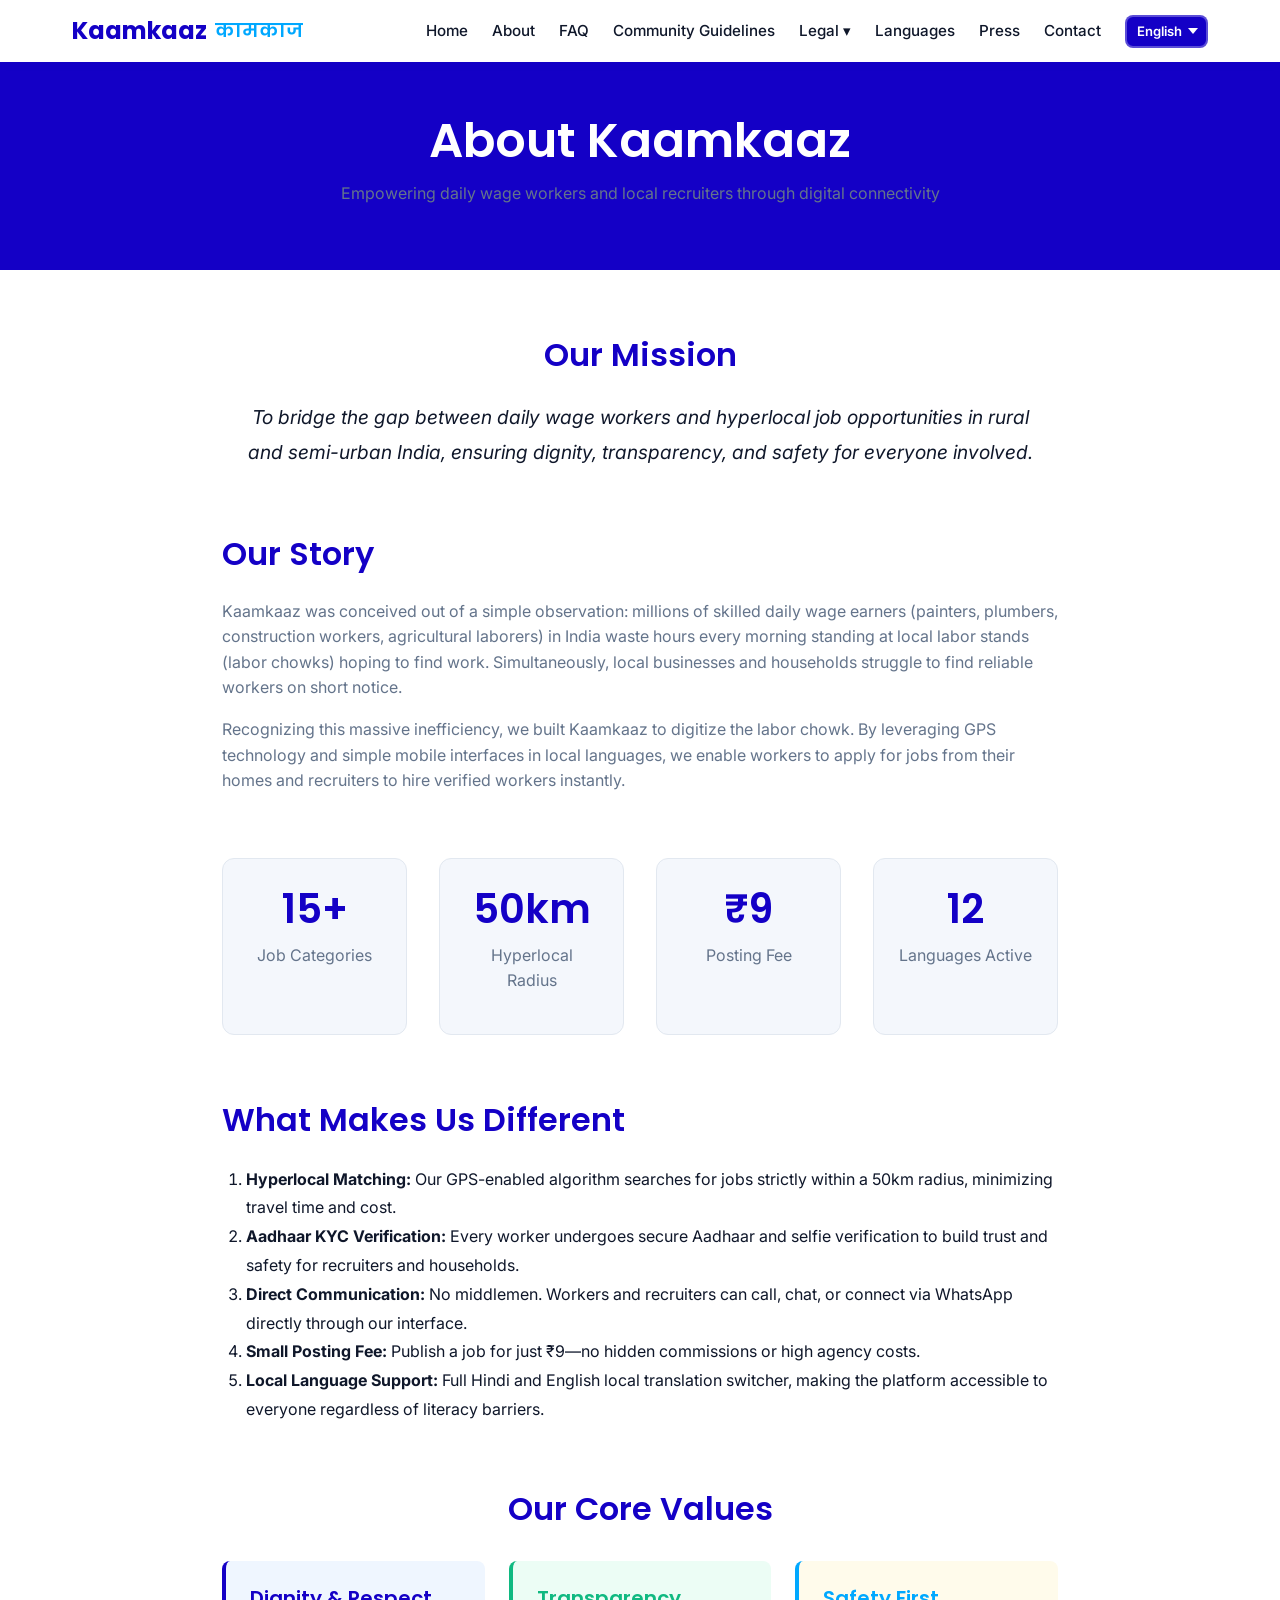
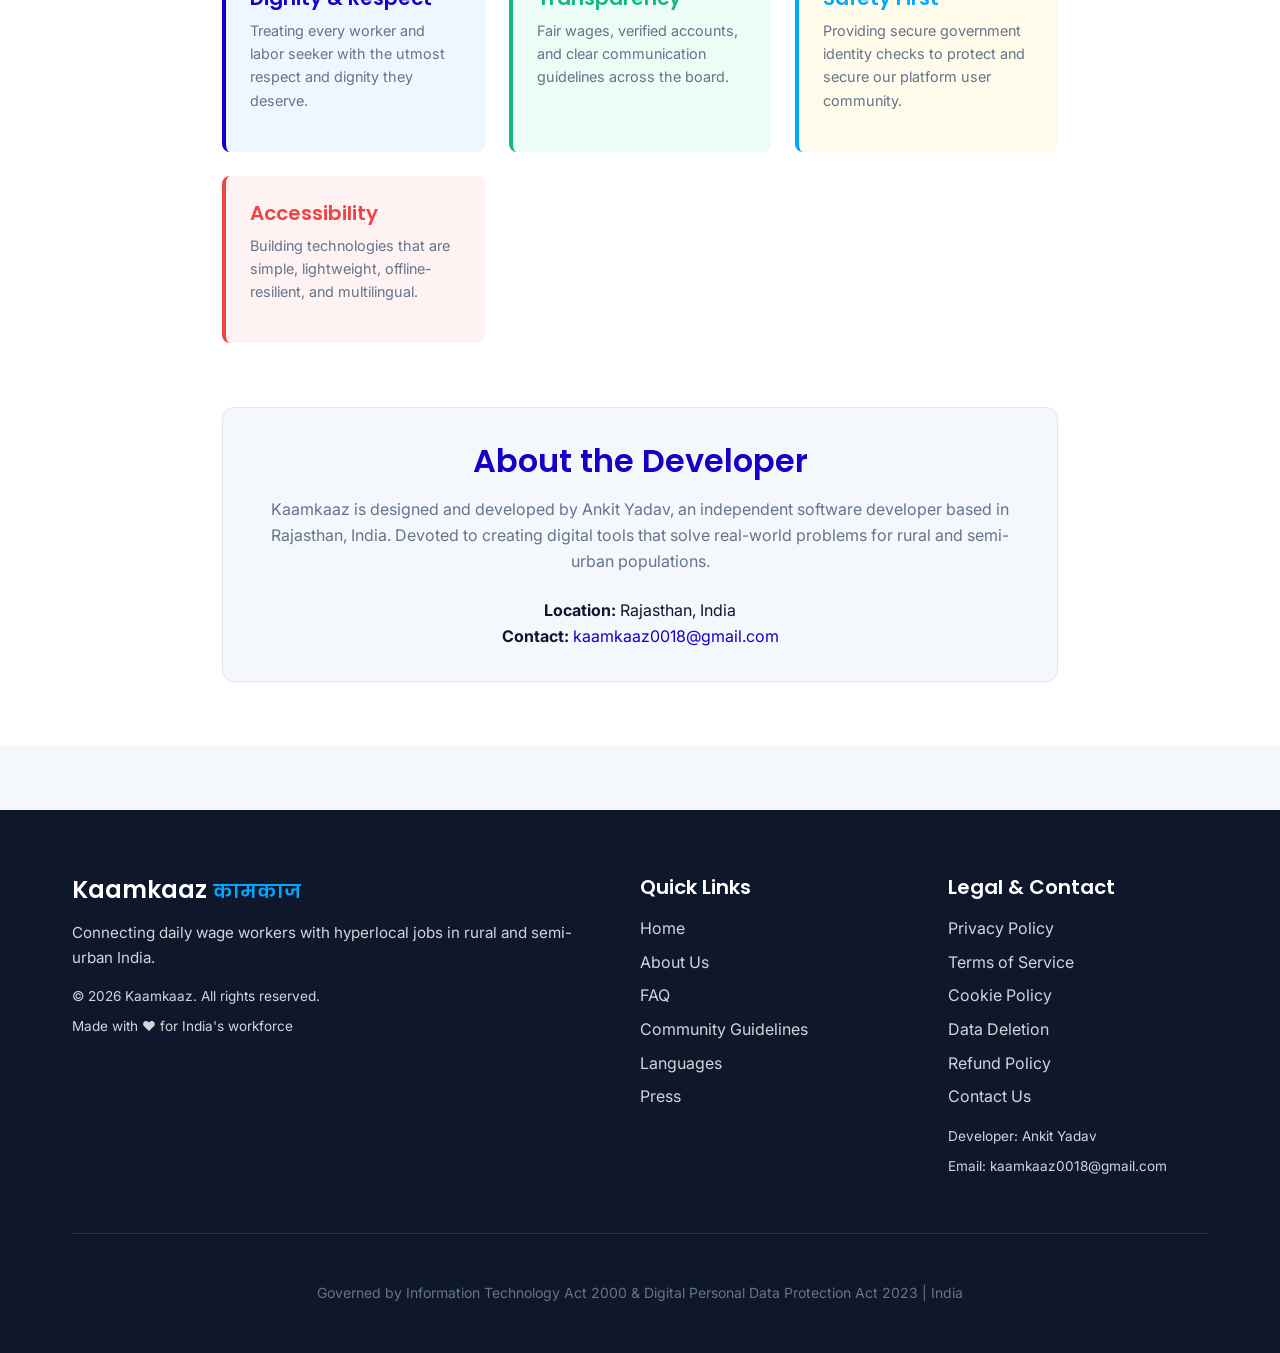
==== commit e08a7182: "Update posting fee from ₹29 to ₹9" ====
--- a/about.html
+++ b/about.html
@@ -110,7 +110,7 @@
         </div>
         <div
           style="background-color: var(--background); padding: 1.5rem; border-radius: var(--radius-lg); border: 1px solid var(--border-light);">
-          <h3 style="color: var(--primary-blue); font-size: 2.5rem; margin-bottom: 0.5rem;">₹29</h3>
+          <h3 style="color: var(--primary-blue); font-size: 2.5rem; margin-bottom: 0.5rem;">₹9</h3>
           <p data-i18n="free_to_use">Posting Fee</p>
         </div>
         <div
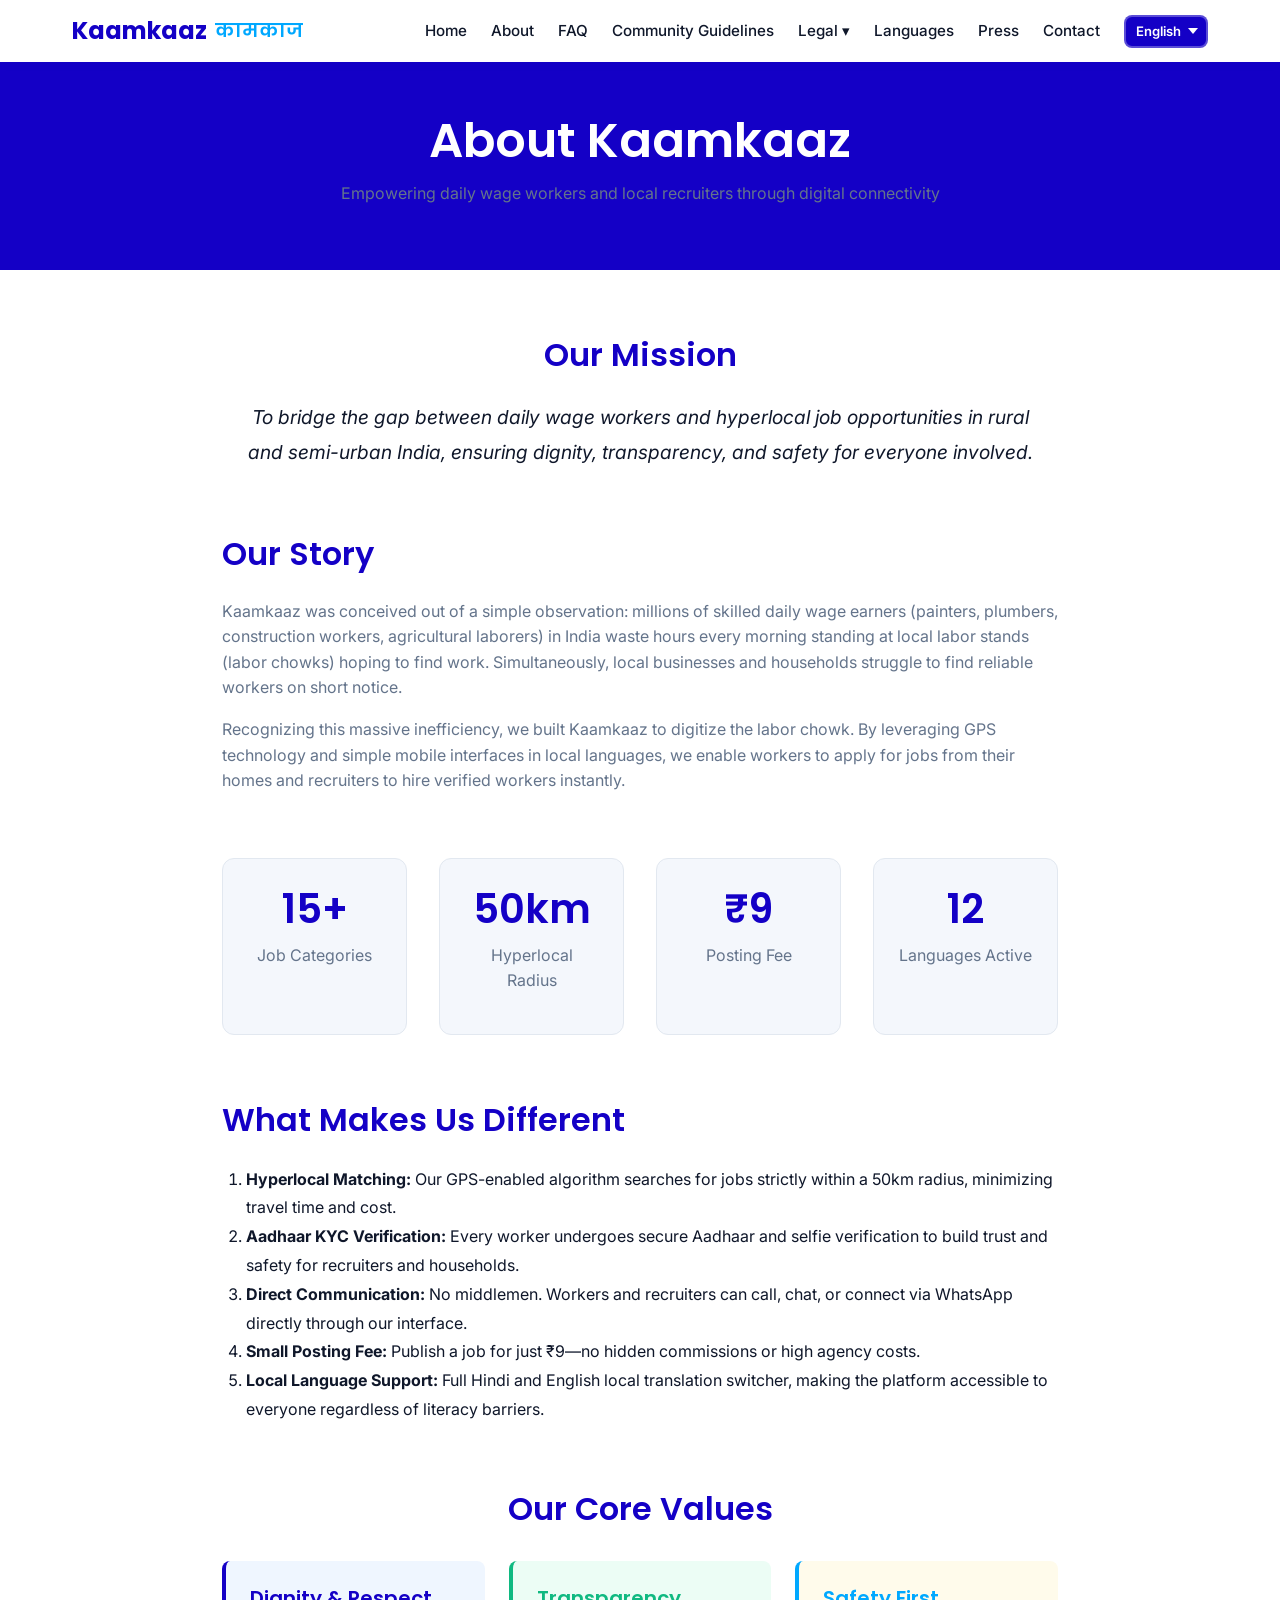
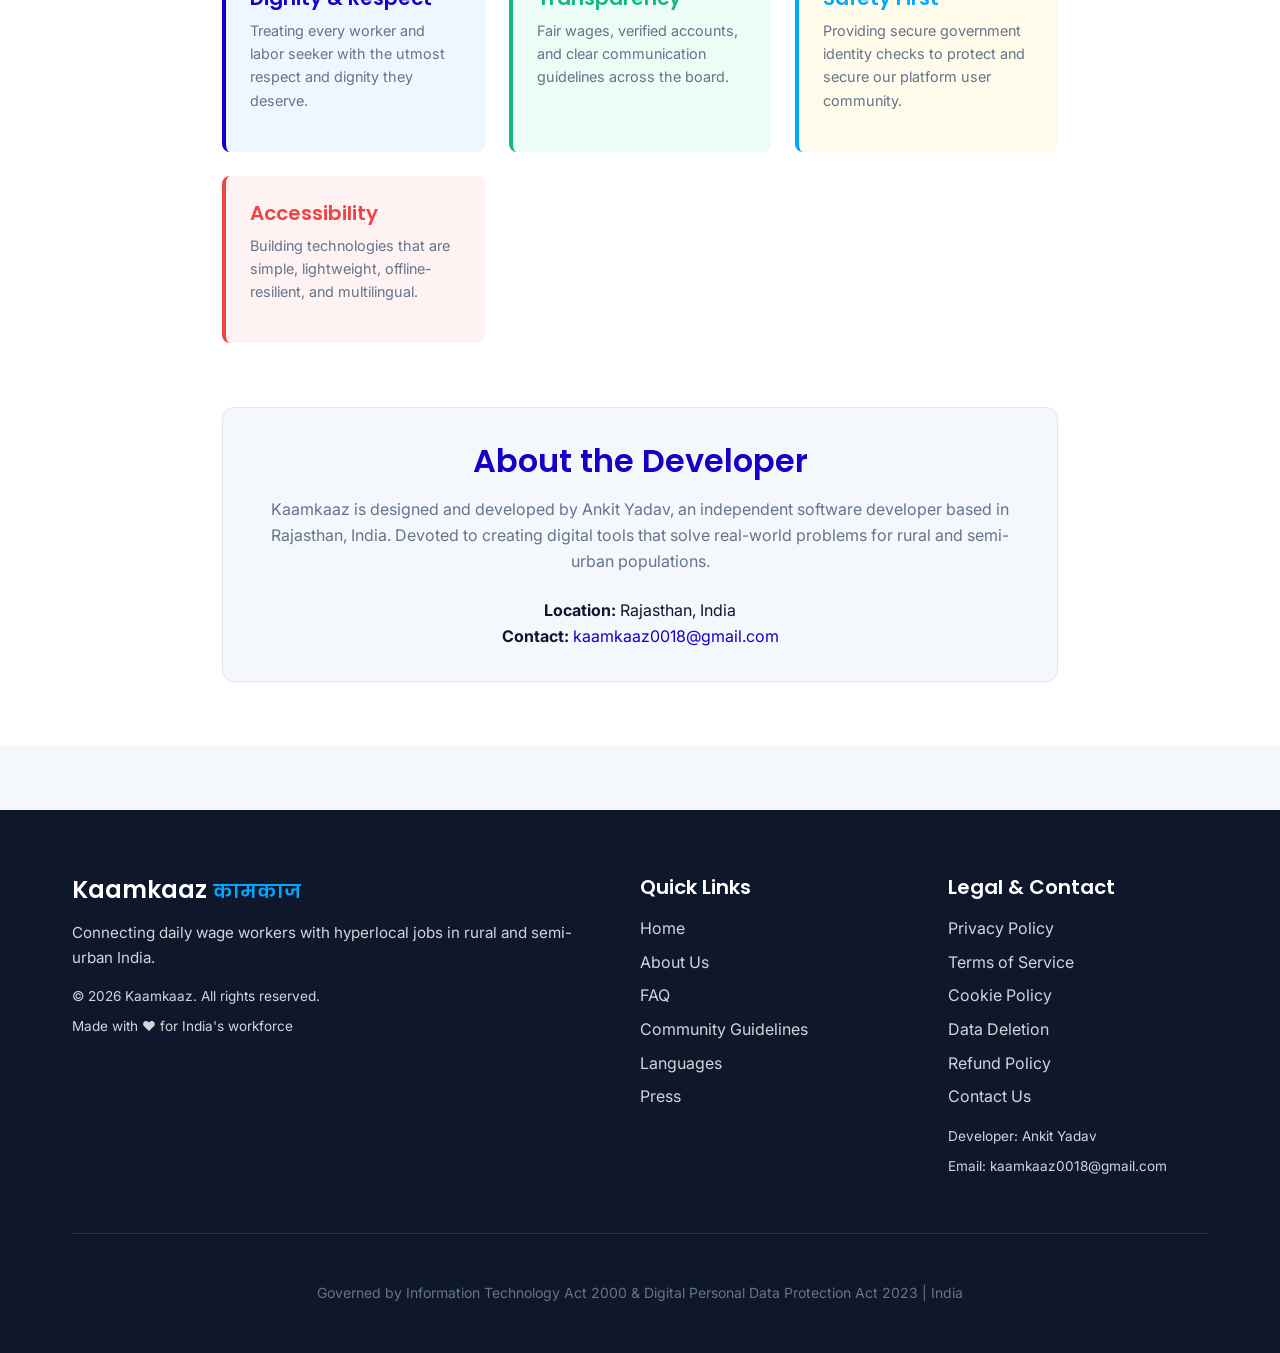
==== commit fb583ce3: "Update language priority: Hindi, English, Rajasthani, Haryanvi" ====
--- a/about.html
+++ b/about.html
@@ -46,8 +46,12 @@
         <li><a href="contact.html" data-i18n="contact">Contact</a></li>
         <li class="lang-picker-item">
         <select onchange="switchLanguage(this.value)" class="lang-picker" id="langPicker" aria-label="Select Language">
+          <option value="hi">हिन्दी</option>
           <option value="en">English</option>
-          <option value="hi">हिन्दी</option>
+          <option value="raj">राजस्थानी</option>
+          <option value="hr">हरियाणवी</option>
+          <option value="raj">राजस्थानी</option>
+          <option value="hr">हरियाणवी</option>
         </select>
       </li>
       </ul>
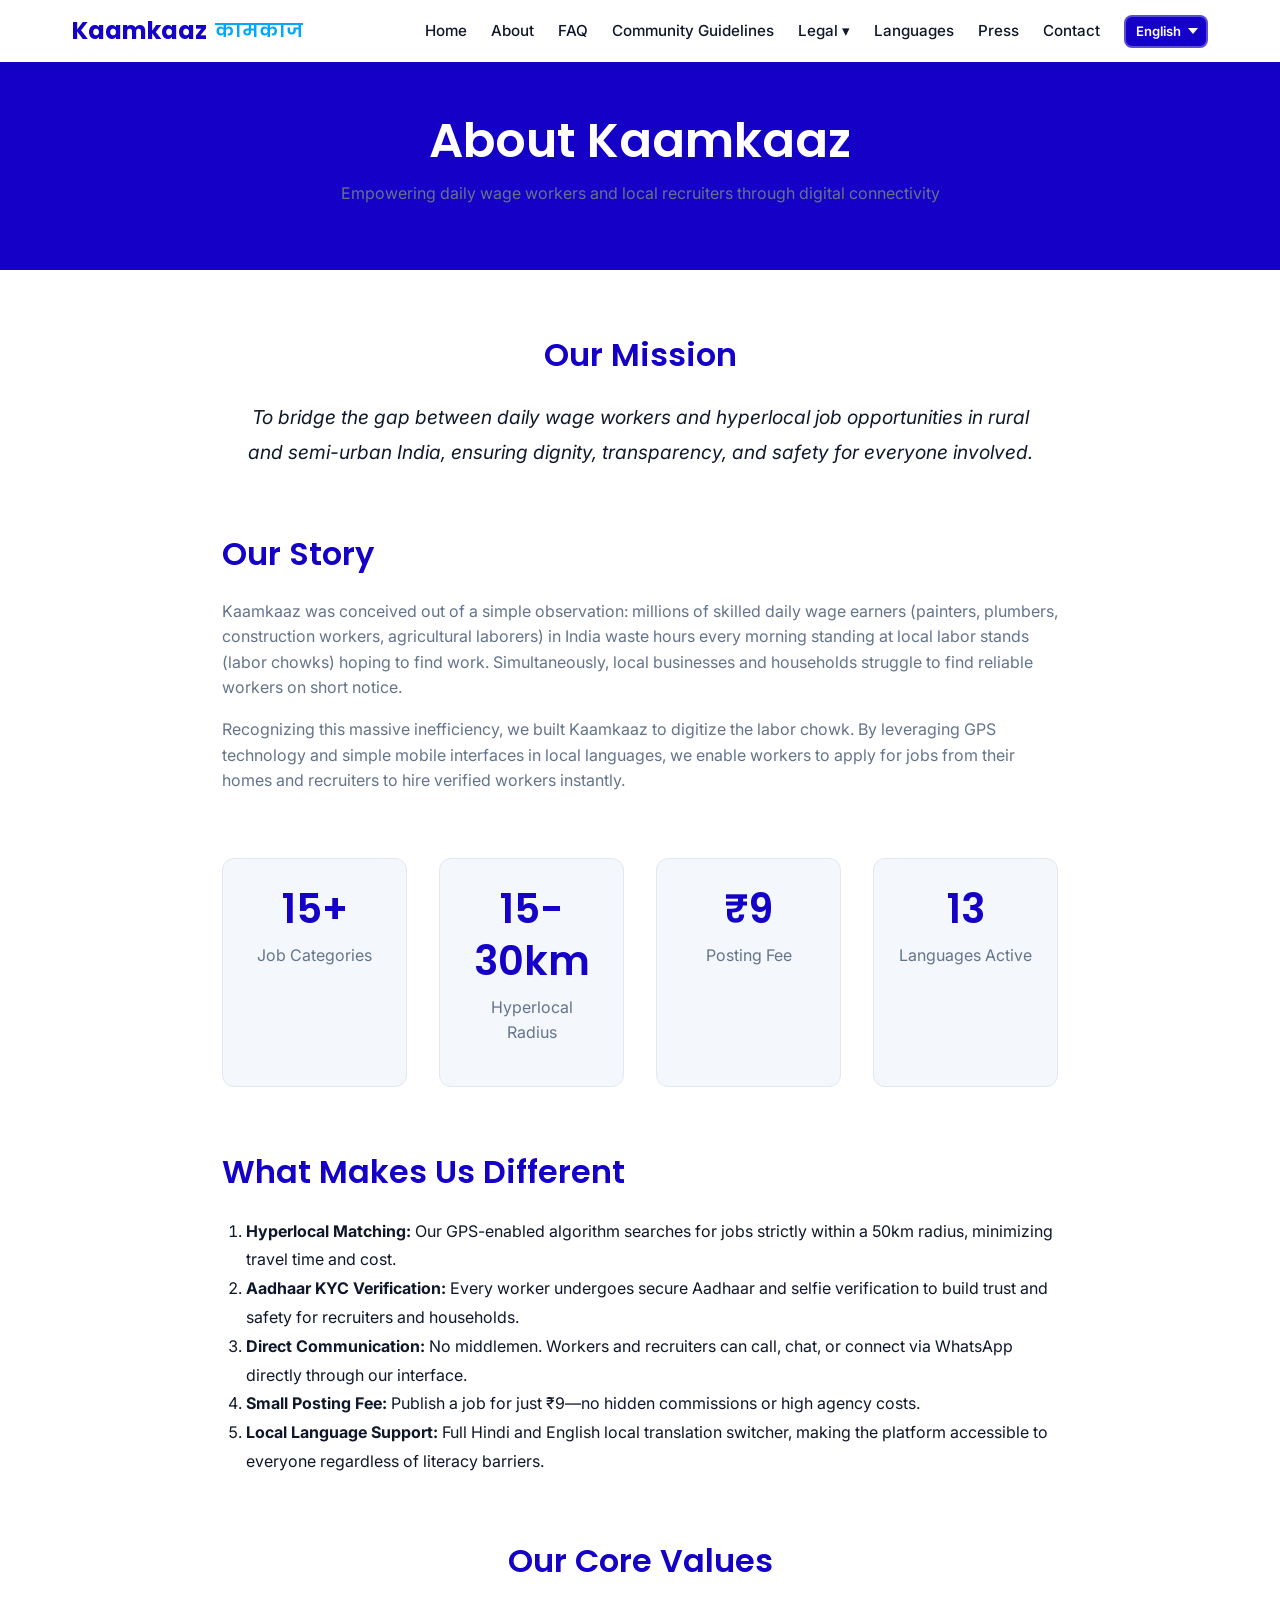
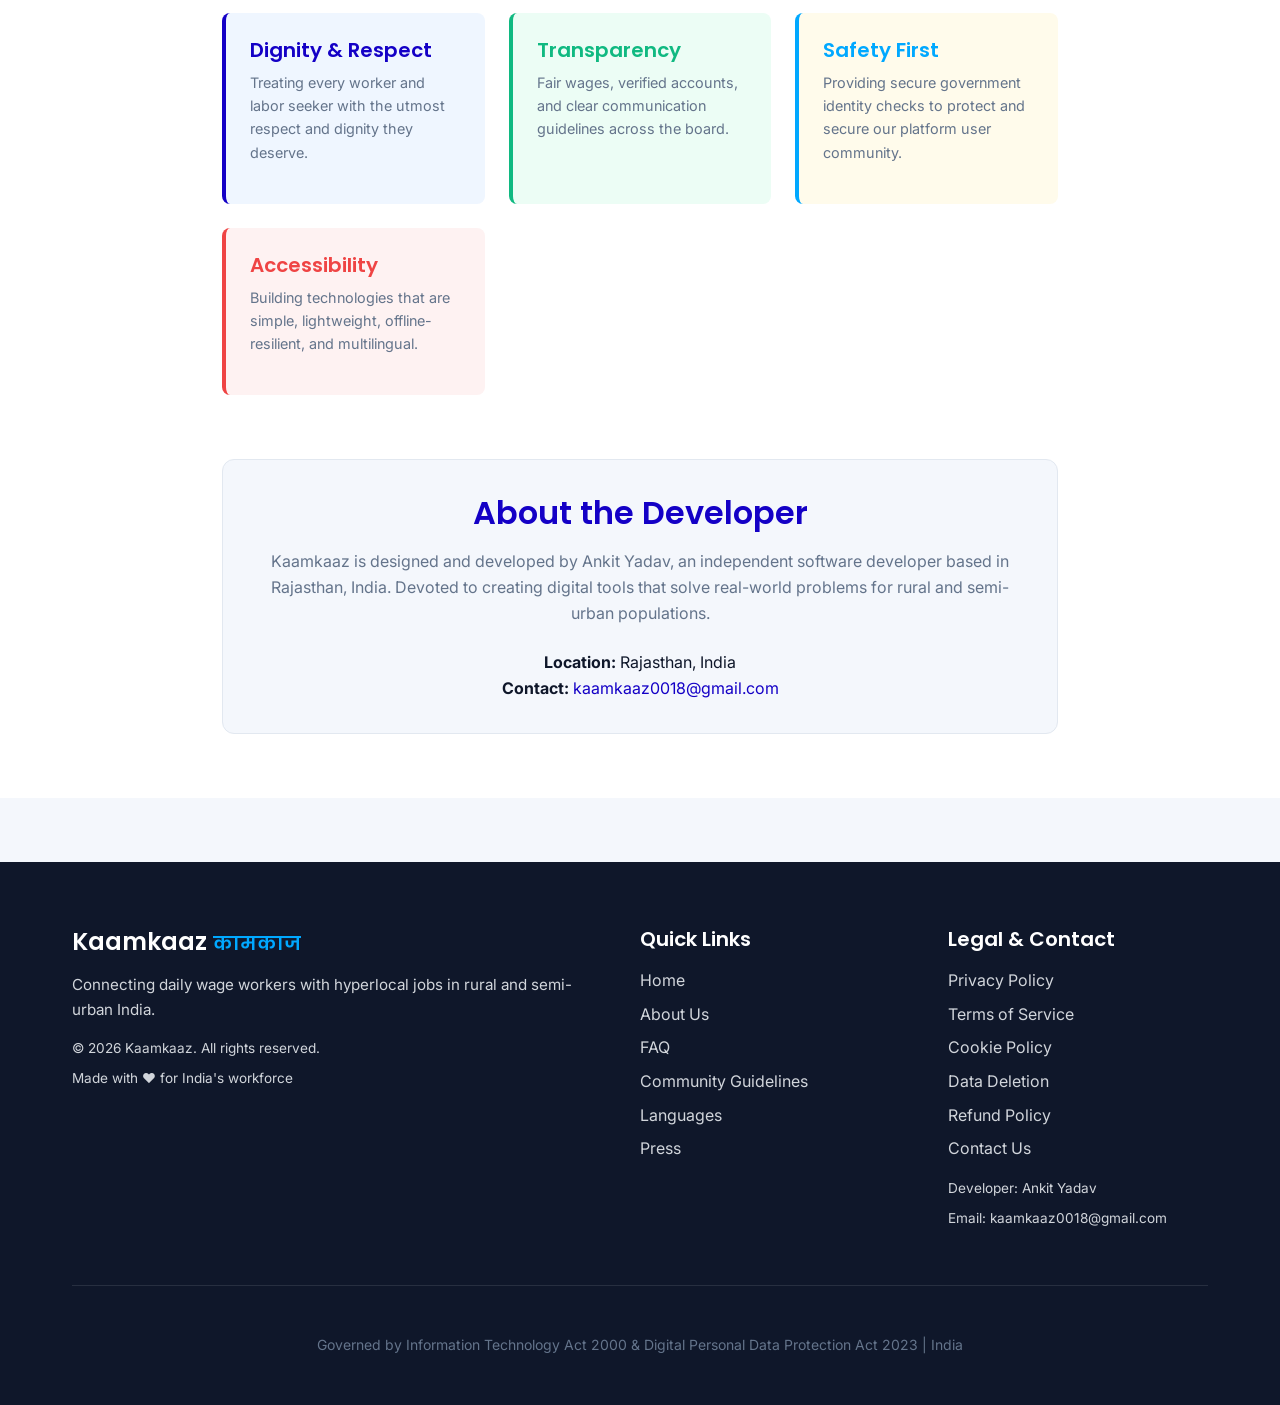
==== commit 1e59716f: "Update website content to align with APP_WEBSITE_CONTENT.md" ====
--- a/about.html
+++ b/about.html
@@ -109,7 +109,7 @@
         </div>
         <div
           style="background-color: var(--background); padding: 1.5rem; border-radius: var(--radius-lg); border: 1px solid var(--border-light);">
-          <h3 style="color: var(--primary-blue); font-size: 2.5rem; margin-bottom: 0.5rem;">50km</h3>
+          <h3 style="color: var(--primary-blue); font-size: 2.5rem; margin-bottom: 0.5rem;">15-30km</h3>
           <p data-i18n="hyperlocal_radius">Hyperlocal Radius</p>
         </div>
         <div
@@ -119,7 +119,7 @@
         </div>
         <div
           style="background-color: var(--background); padding: 1.5rem; border-radius: var(--radius-lg); border: 1px solid var(--border-light);">
-          <h3 style="color: var(--primary-blue); font-size: 2.5rem; margin-bottom: 0.5rem;">12</h3>
+          <h3 style="color: var(--primary-blue); font-size: 2.5rem; margin-bottom: 0.5rem;">13</h3>
           <p data-i18n="languages_active">Languages Active</p>
         </div>
       </div>
@@ -131,7 +131,7 @@
         <ol style="margin-left: 1.5rem; line-height: 1.8;">
           <li><strong data-i18n="hyperlocal_matching">Hyperlocal Matching:</strong> <span
               data-i18n="our_gpsenabled_algorithm_searches_for">Our
-              GPS-enabled algorithm searches for jobs strictly within a 50km radius, minimizing travel time and
+              GPS-enabled algorithm searches for jobs strictly within a 15-30km radius, minimizing travel time and
               cost.</span></li>
           <li><strong data-i18n="aadhaar_kyc_verification">Aadhaar KYC
               Verification:</strong> <span
@@ -149,8 +149,7 @@
               for all Indians.</span></li>
           <li><strong data-i18n="local_language_support">Local Language Support:</strong>
             <span
-              data-i18n="full_hindi_and_english_local">Local
-              Language Support: Full Hindi and English local translation switcher, making the platform accessible to
+              data-i18n="full_hindi_and_english_local">Fully accessible in 13 Indian regional languages, making the platform accessible to
               everyone regardless of literacy barriers.</span>
           </li>
         </ol>
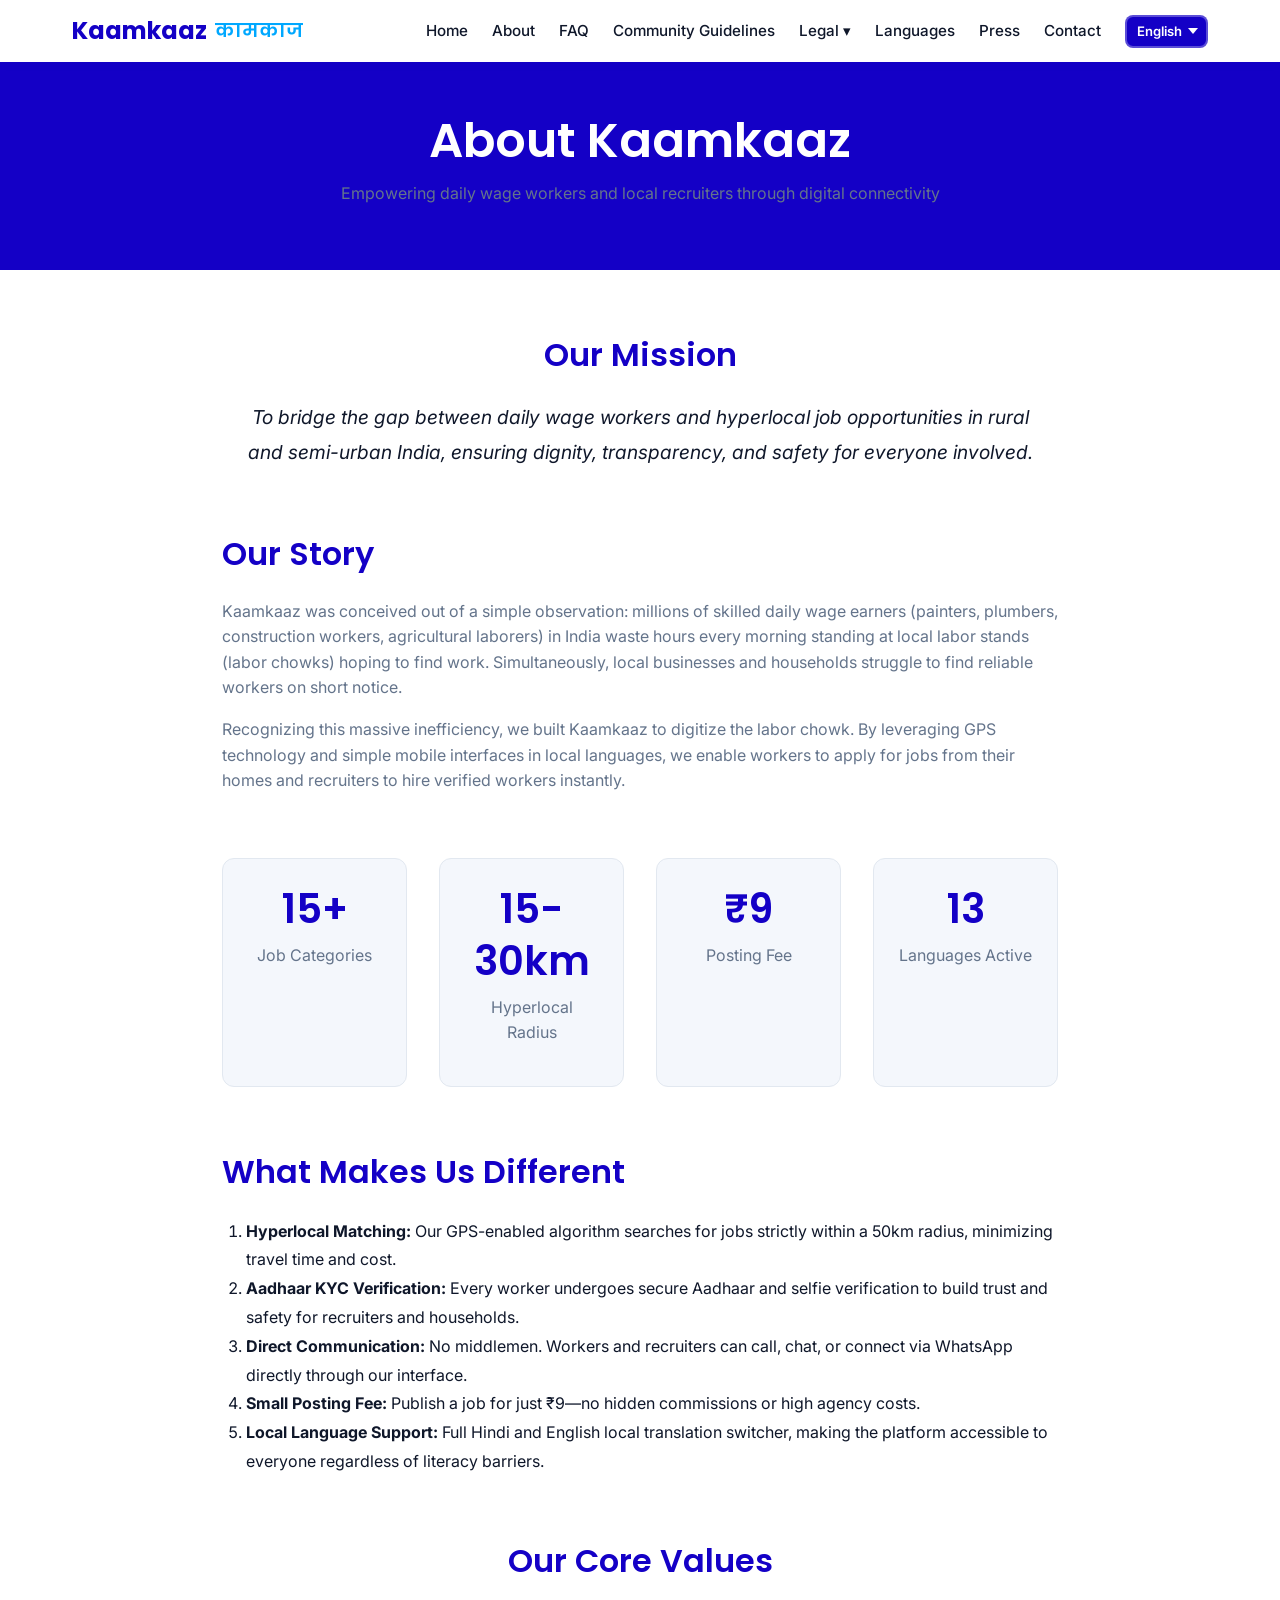
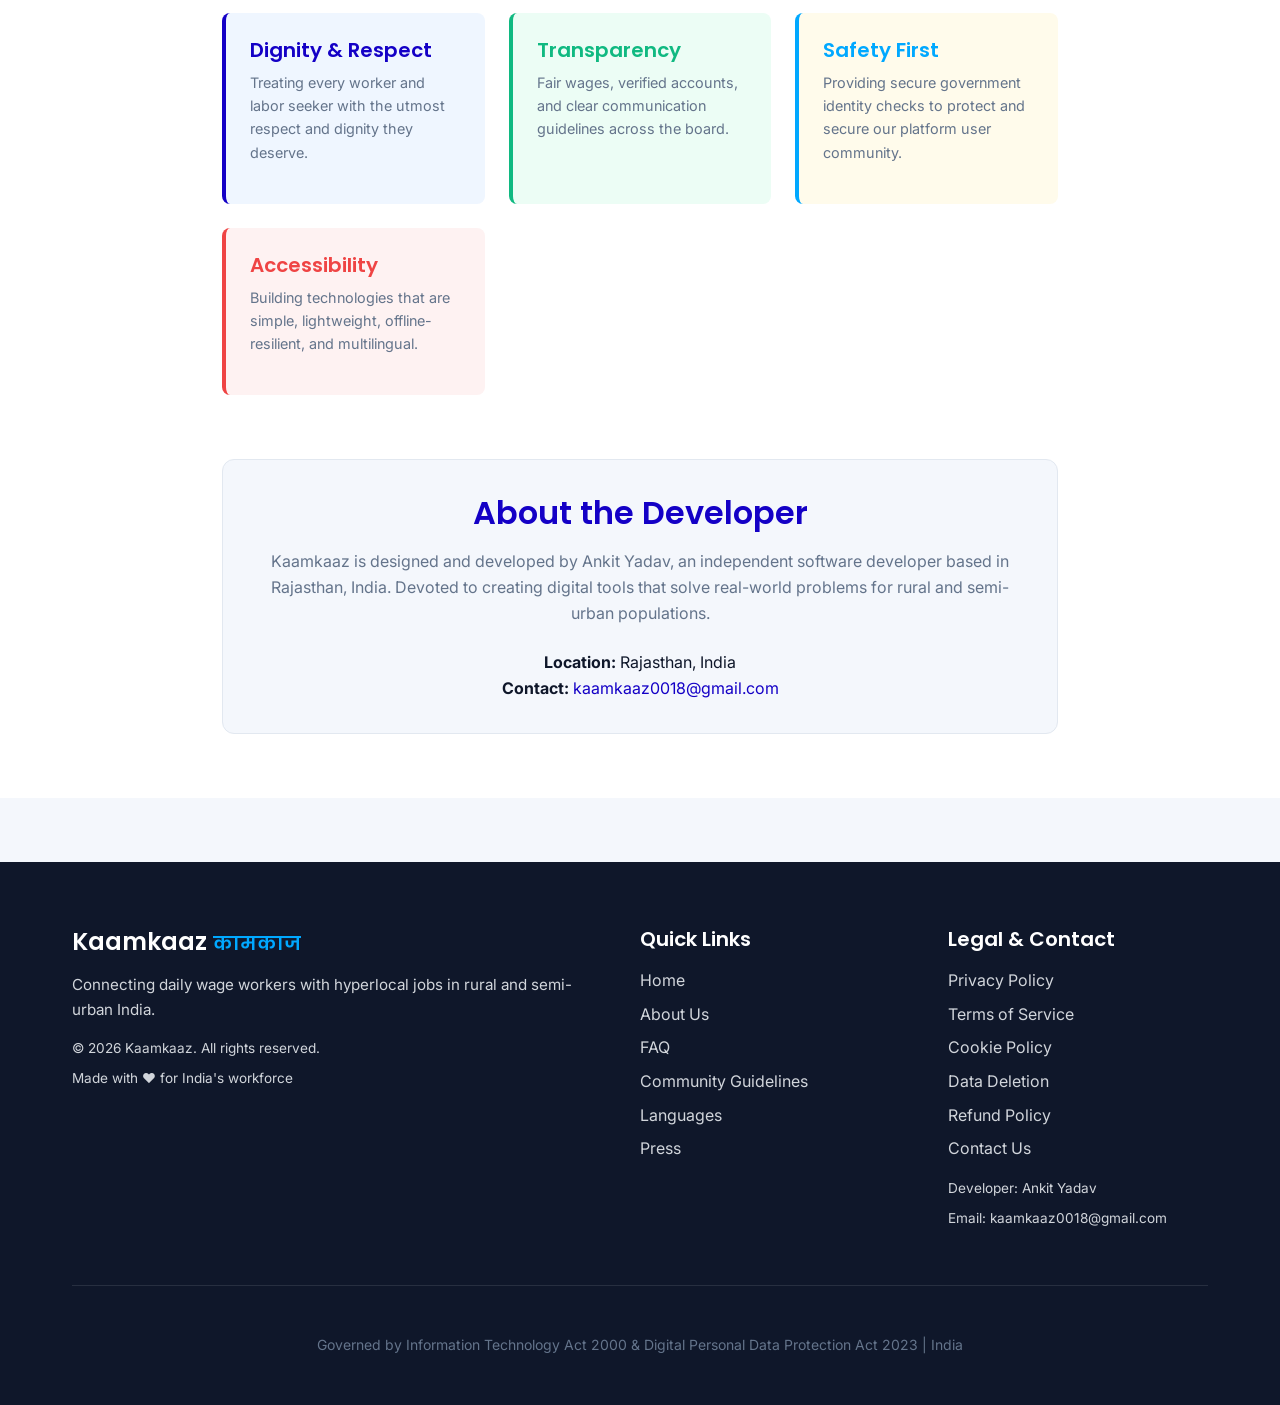
==== commit 69cee8d7: "Keep only English and Hindi in language drop selection" ====
--- a/about.html
+++ b/about.html
@@ -48,10 +48,6 @@
         <select onchange="switchLanguage(this.value)" class="lang-picker" id="langPicker" aria-label="Select Language">
           <option value="hi">हिन्दी</option>
           <option value="en">English</option>
-          <option value="raj">राजस्थानी</option>
-          <option value="hr">हरियाणवी</option>
-          <option value="raj">राजस्थानी</option>
-          <option value="hr">हरियाणवी</option>
         </select>
       </li>
       </ul>
@@ -305,9 +301,6 @@
 
   // Update all language pickers on page
   document.querySelectorAll('.lang-picker').forEach(sel => { sel.value = lang; });
-
-  // RTL for Urdu
-  document.documentElement.dir = (lang === 'ur') ? 'rtl' : 'ltr';
   document.documentElement.lang = lang;
 }
 
--- a/styles.css
+++ b/styles.css
@@ -3,7 +3,7 @@
    ═════════════════════════════════════════════════════════════════ */
 
 @import url('https://fonts.googleapis.com/css2?family=Inter:wght@400;500;600;700&family=Poppins:wght@600;700&display=swap');
-@import url('https://fonts.googleapis.com/css2?family=Noto+Sans:wght@400;600&family=Noto+Sans+Devanagari:wght@400;600&family=Noto+Sans+Bengali:wght@400;600&family=Noto+Sans+Telugu:wght@400;600&family=Noto+Sans+Tamil:wght@400;600&family=Noto+Sans+Gujarati:wght@400;600&family=Noto+Sans+Kannada:wght@400;600&family=Noto+Sans+Oriya:wght@400;600&family=Noto+Sans+Malayalam:wght@400;600&family=Noto+Nastaliq+Urdu:wght@400;600&display=swap&subset=devanagari,bengali,telugu,tamil,gujarati,kannada,oriya,malayalam');
+@import url('https://fonts.googleapis.com/css2?family=Noto+Sans:wght@400;600&family=Noto+Sans+Devanagari:wght@400;600&family=Noto+Sans+Bengali:wght@400;600&family=Noto+Sans+Telugu:wght@400;600&family=Noto+Sans+Tamil:wght@400;600&family=Noto+Sans+Gujarati:wght@400;600&family=Noto+Sans+Kannada:wght@400;600&family=Noto+Sans+Oriya:wght@400;600&family=Noto+Sans+Malayalam:wght@400;600&display=swap&subset=devanagari,bengali,telugu,tamil,gujarati,kannada,oriya,malayalam');
 
 :root {
   --primary: #1400C6;
@@ -240,10 +240,6 @@
   font-size: 0.85rem;
 }
 
-/* RTL support for Urdu */
-[dir="rtl"] nav .nav-links {
-  flex-direction: row-reverse;
-}
 [dir="rtl"] .footer-content-3col {
   direction: rtl;
 }
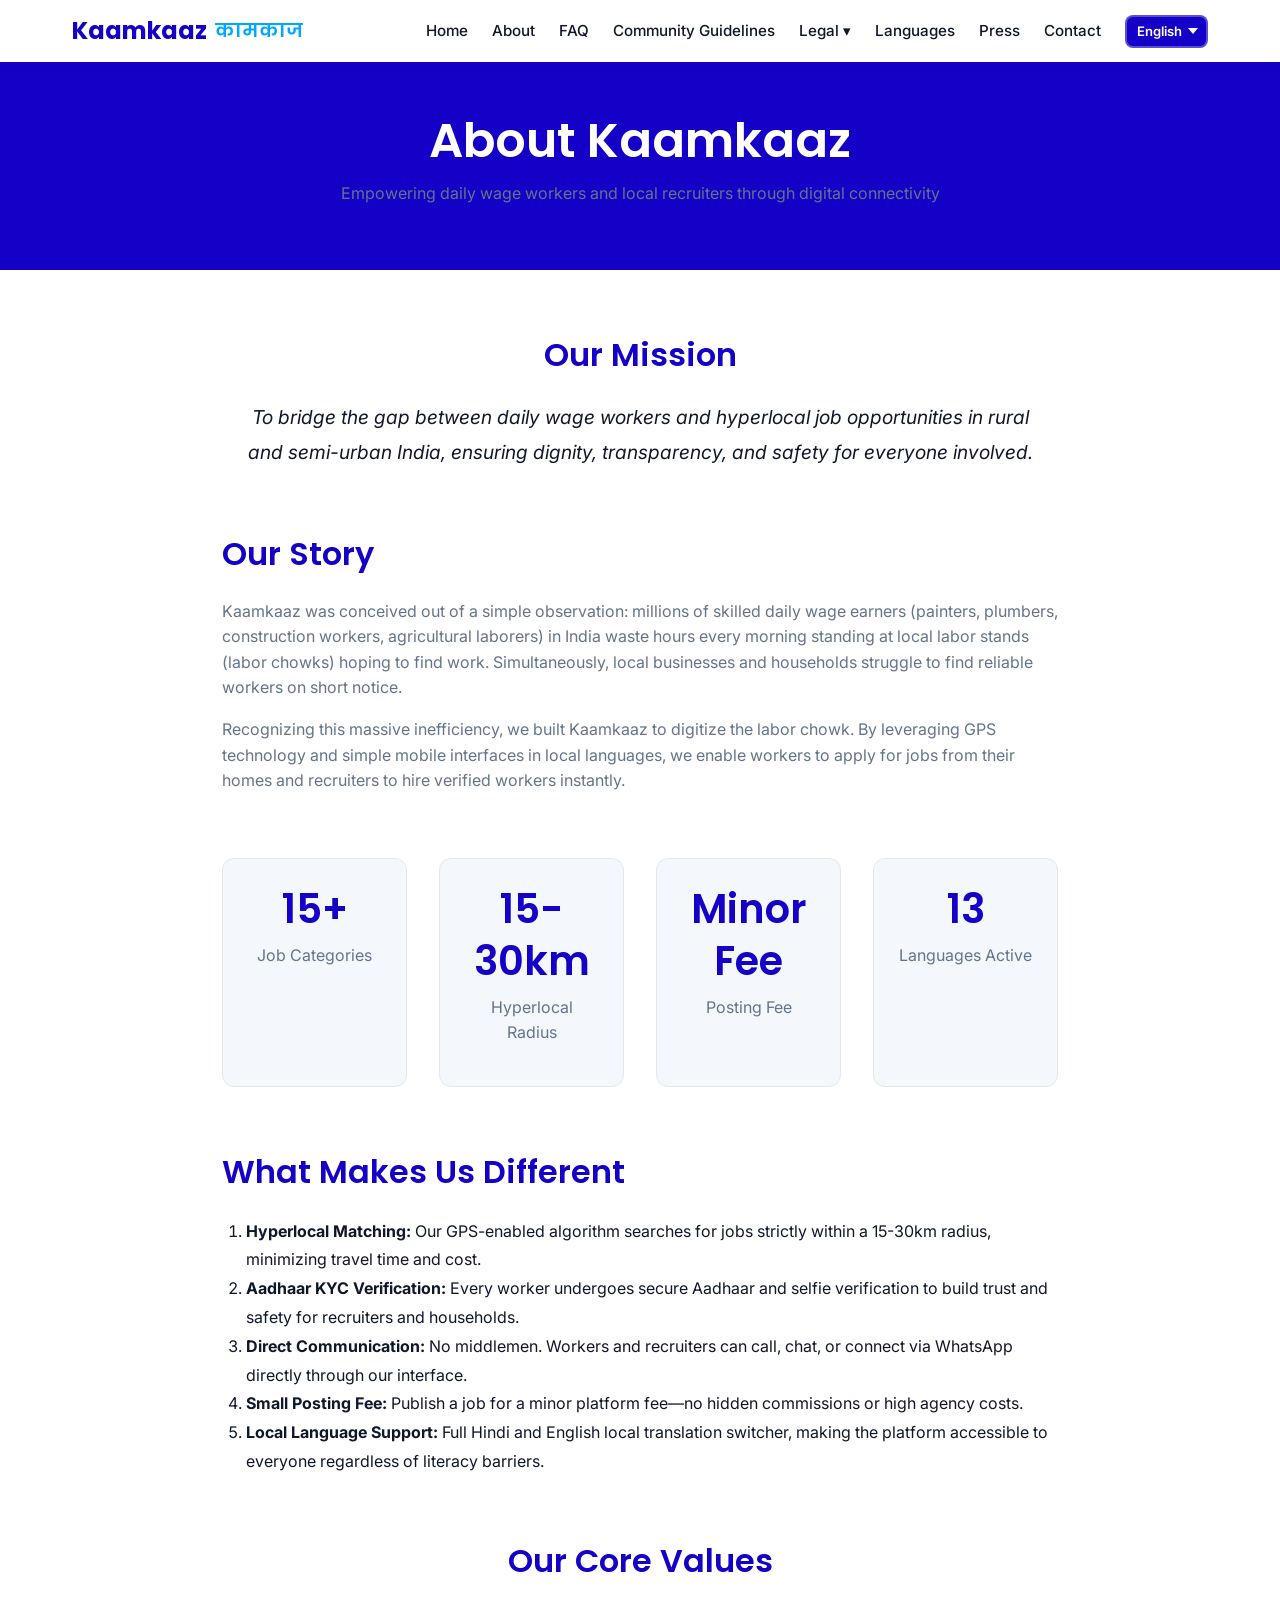
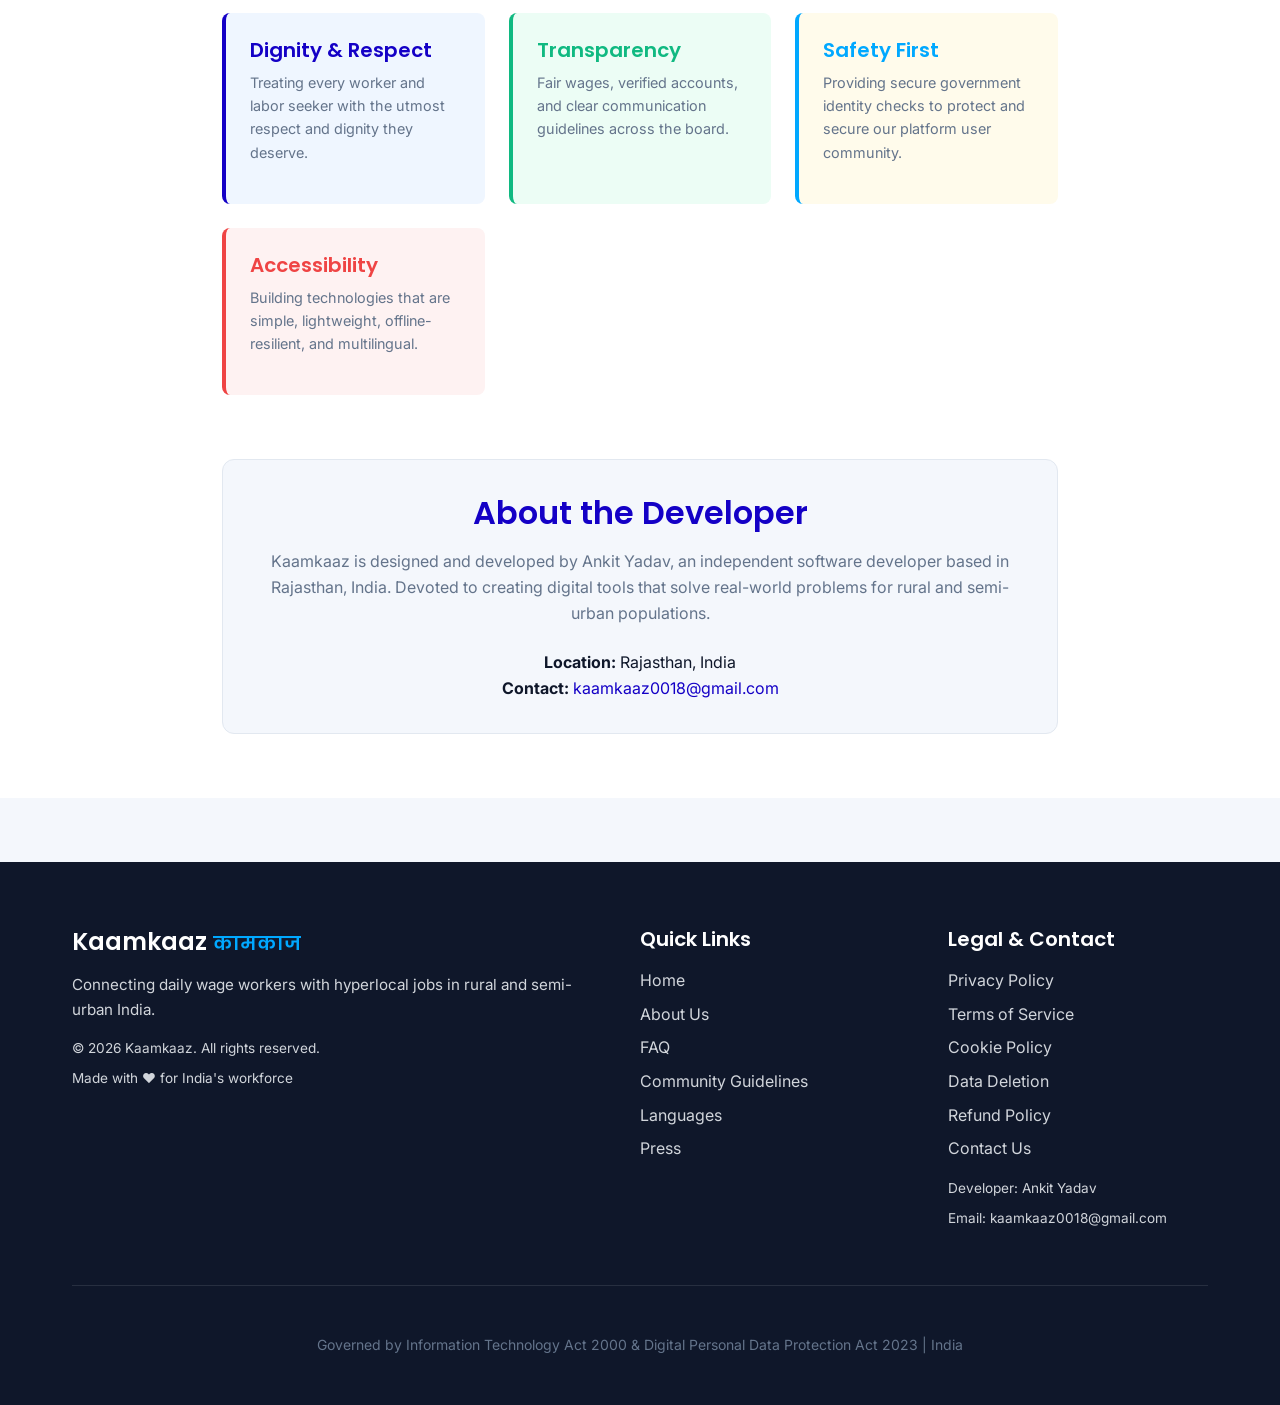
==== commit 6236892d: "Update website content to align with app source of truth" ====
--- a/about.html
+++ b/about.html
@@ -110,7 +110,7 @@
         </div>
         <div
           style="background-color: var(--background); padding: 1.5rem; border-radius: var(--radius-lg); border: 1px solid var(--border-light);">
-          <h3 style="color: var(--primary-blue); font-size: 2.5rem; margin-bottom: 0.5rem;">₹9</h3>
+          <h3 style="color: var(--primary-blue); font-size: 2.5rem; margin-bottom: 0.5rem;">Minor Fee</h3>
           <p data-i18n="free_to_use">Posting Fee</p>
         </div>
         <div
@@ -138,10 +138,8 @@
               data-i18n="no_middlemen_workers_and_recruiters">No
               middlemen. Workers and recruiters can call, chat, or connect via WhatsApp directly through our
               interface.</span></li>
-          <li><strong data-i18n="completely_free_service">Completely Free
-              Service:</strong> <span
-              data-i18n="no_registration_or_job_posting">Completely
-              Free Service: No registration or job posting charges. We believe in keeping core job search features free
+          <li><strong data-i18n="completely_free_service">Free for Workers:</strong> <span
+              data-i18n="no_registration_or_job_posting">No registration charges. Minor posting fee for recruiters. We believe in keeping core job search features free
               for all Indians.</span></li>
           <li><strong data-i18n="local_language_support">Local Language Support:</strong>
             <span
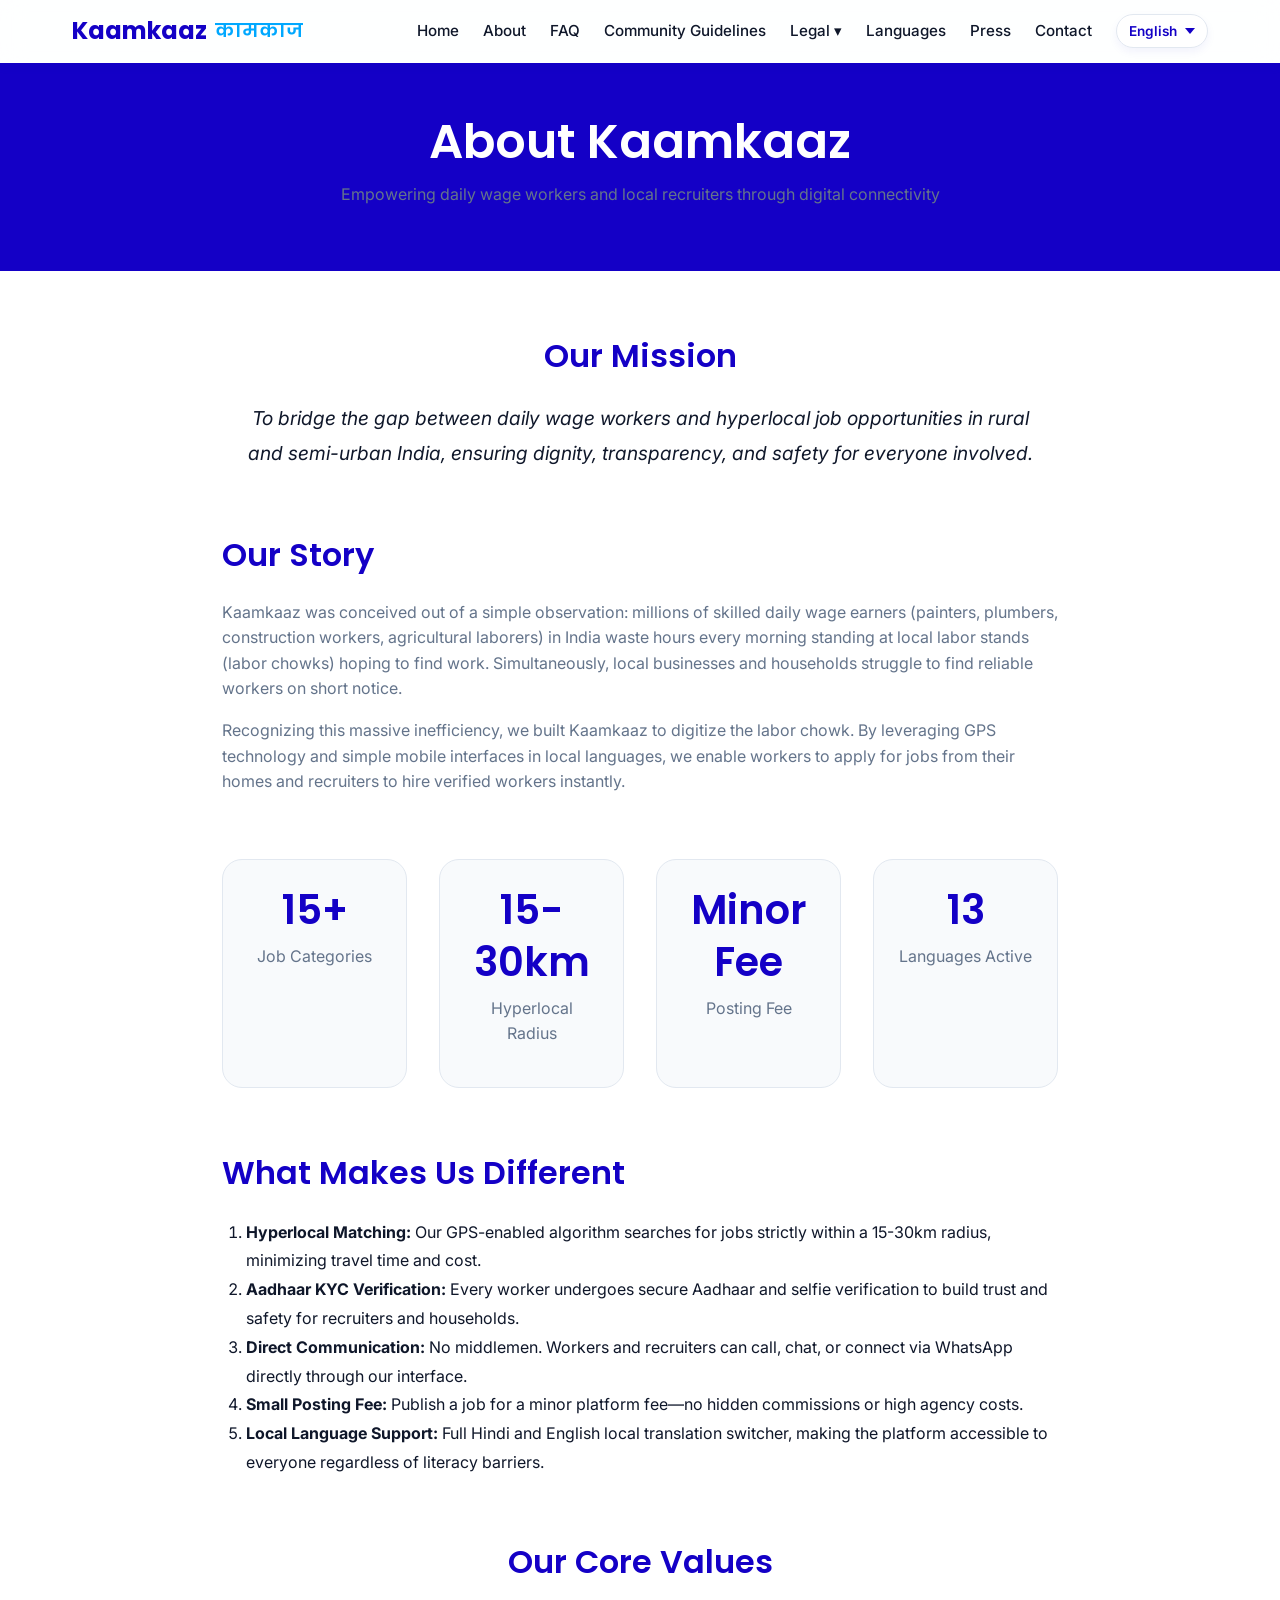
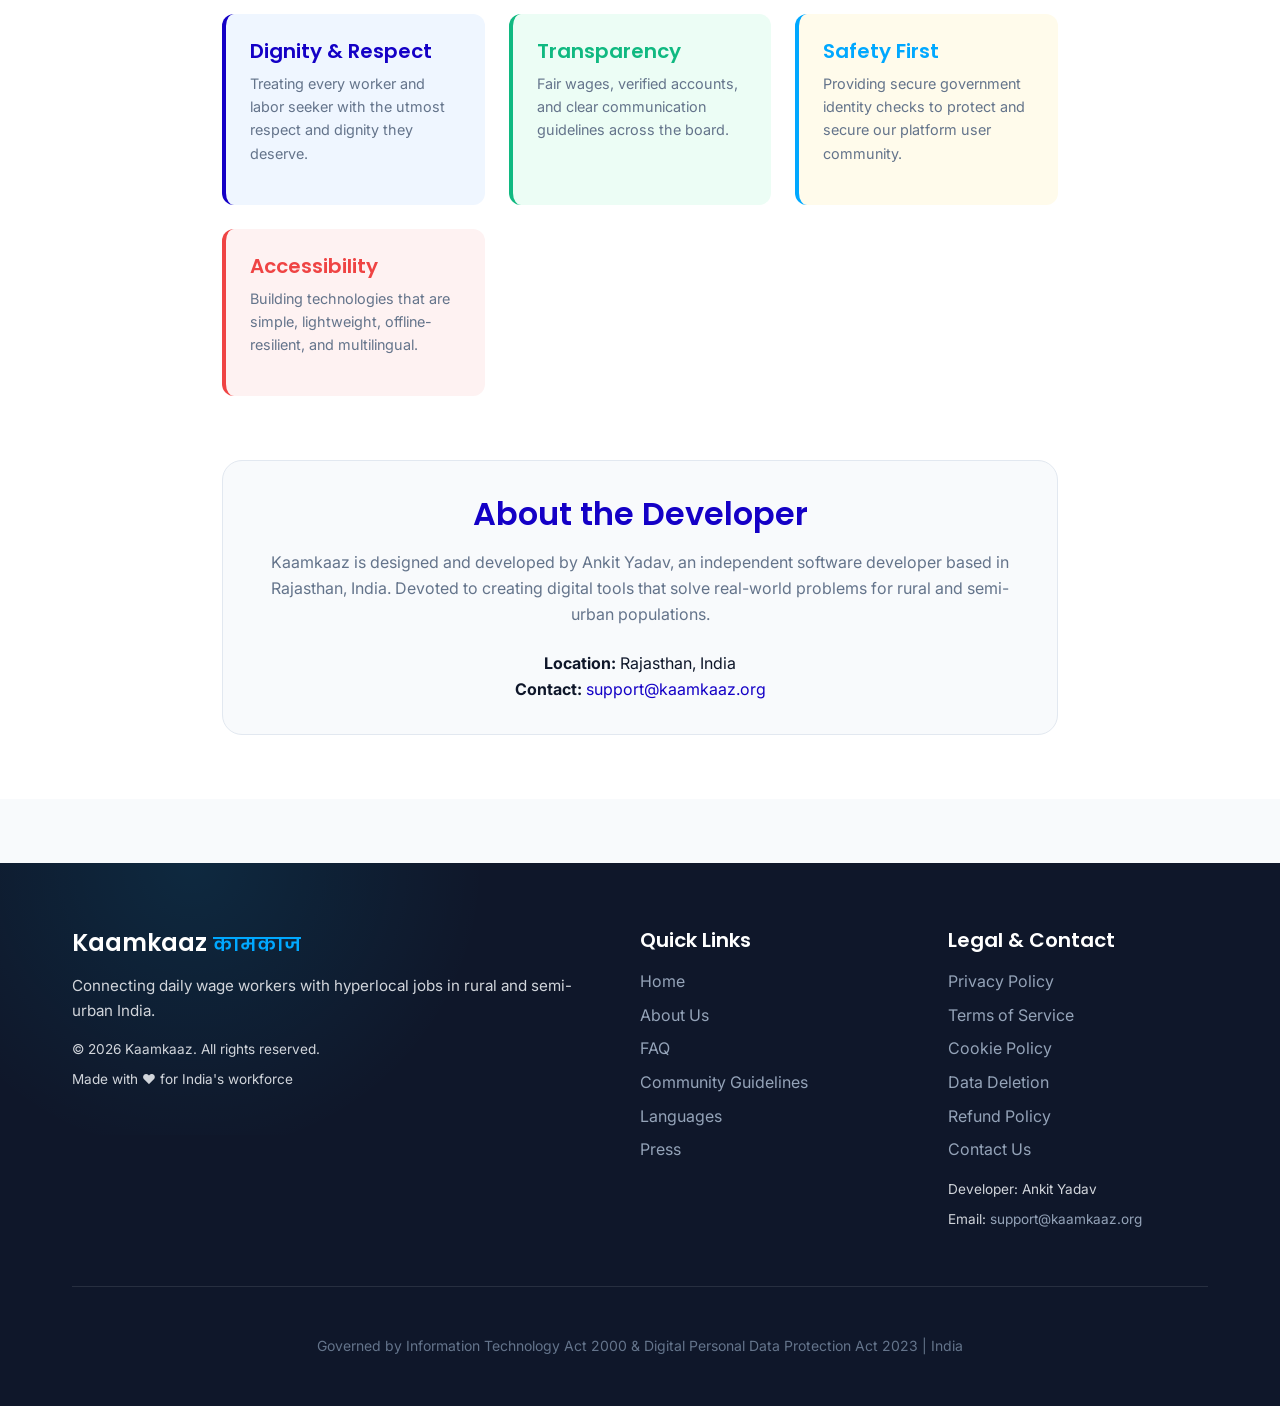
==== commit 9bed742c: "Update support email to support@kaamkaaz.org across all pages" ====
--- a/about.html
+++ b/about.html
@@ -200,7 +200,7 @@
         <div style="margin-top: 1.5rem;">
           <strong data-i18n="location">Location:</strong> Rajasthan, India<br>
           <strong data-i18n="contact_2">Contact:</strong> <a
-            href="mailto:kaamkaaz0018@gmail.com">kaamkaaz0018@gmail.com</a>
+            href="mailto:support@kaamkaaz.org">support@kaamkaaz.org</a>
         </div>
       </div>
 
@@ -249,7 +249,7 @@
             Developer: Ankit Yadav
           </p>
           <p style="font-size: 0.85rem;">
-            Email: <a href="mailto:kaamkaaz0018@gmail.com">kaamkaaz0018@gmail.com</a>
+            Email: <a href="mailto:support@kaamkaaz.org">support@kaamkaaz.org</a>
           </p>
         </div>
       </div>
--- a/styles.css
+++ b/styles.css
@@ -13,7 +13,7 @@
   --primary-light: #3D2FD9;
   --primary-dark: #0E0099;
   --accent-cyan: #00C8FF;
-  --background: #F4F7FC;
+  --background: #F8FAFC; /* premium clean light gray */
   --text-dark: #0F172A;
   --text-muted: #64748B;
   --border-light: #E2E8F0;
@@ -24,16 +24,17 @@
   --font-heading: 'Poppins', sans-serif;
   --font-body: 'Inter', sans-serif;
   
-  --radius-sm: 4px;
-  --radius-md: 8px;
-  --radius-lg: 12px;
-  --radius-xl: 16px;
+  --radius-sm: 8px;
+  --radius-md: 12px;
+  --radius-lg: 20px;
+  --radius-xl: 24px;
   
-  --shadow-sm: 0 1px 2px 0 rgba(20, 0, 198, 0.06);
-  --shadow-md: 0 4px 6px -1px rgba(20, 0, 198, 0.1);
-  --shadow-lg: 0 10px 15px -3px rgba(20, 0, 198, 0.12);
+  --shadow-sm: 0 4px 10px rgba(20, 0, 198, 0.05);
+  --shadow-md: 0 10px 25px rgba(20, 0, 198, 0.08);
+  --shadow-lg: 0 20px 40px -5px rgba(20, 0, 198, 0.12);
+  --shadow-glow: 0 0 20px rgba(0, 168, 255, 0.4);
   
-  --transition: all 0.3s ease;
+  --transition: all 0.4s cubic-bezier(0.16, 1, 0.3, 1);
 }
 
 * {
@@ -104,10 +105,13 @@
 nav {
   position: sticky;
   top: 0;
-  background-color: var(--white);
-  box-shadow: var(--shadow-md);
+  background-color: rgba(255, 255, 255, 0.85);
+  backdrop-filter: blur(12px);
+  -webkit-backdrop-filter: blur(12px);
+  box-shadow: var(--shadow-sm);
   z-index: 1000;
   padding: 0.75rem 2rem;
+  border-bottom: 1px solid rgba(255, 255, 255, 0.5);
 }
 
 nav .container {
@@ -208,30 +212,30 @@
 }
 
 .lang-picker {
-  background-color: var(--primary-blue);
-  color: var(--white);
-  border: 2px solid rgba(255,255,255,0.3);
-  padding: 0.4rem 0.6rem;
-  border-radius: var(--radius-md);
+  background-color: var(--white);
+  color: var(--primary-blue);
+  border: 1px solid var(--border-light);
+  padding: 0.5rem 0.75rem;
+  border-radius: var(--radius-xl);
   font-weight: 600;
   cursor: pointer;
-  font-size: 0.82rem;
+  font-size: 0.85rem;
   font-family: var(--font-body);
   transition: var(--transition);
   outline: none;
   appearance: none;
   -webkit-appearance: none;
-  background-image: url("data:image/svg+xml,%3Csvg xmlns='http://www.w3.org/2000/svg' width='10' height='6'%3E%3Cpath d='M0 0l5 6 5-6z' fill='white'/%3E%3C/svg%3E");
+  background-image: url("data:image/svg+xml,%3Csvg xmlns='http://www.w3.org/2000/svg' width='10' height='6'%3E%3Cpath d='M0 0l5 6 5-6z' fill='%231400C6'/%3E%3C/svg%3E");
   background-repeat: no-repeat;
-  background-position: right 8px center;
-  padding-right: 24px;
-  max-width: 130px;
+  background-position: right 12px center;
+  padding-right: 30px;
+  box-shadow: var(--shadow-sm);
 }
 
 .lang-picker:hover {
-  background-color: #0E0099;
-  border-color: rgba(255,255,255,0.6);
-  transform: translateY(-1px);
+  background-color: var(--background);
+  box-shadow: var(--shadow-md);
+  transform: translateY(-2px);
 }
 
 .lang-picker option {
@@ -327,11 +331,27 @@
   color: var(--white);
   padding: 4rem 2rem 2rem;
   margin-top: 4rem;
+  border-top: none;
+  position: relative;
+  overflow: hidden;
+}
+
+footer::before {
+  content: '';
+  position: absolute;
+  top: -50%;
+  left: -10%;
+  width: 50%;
+  height: 100%;
+  background: radial-gradient(circle, rgba(0,200,255,0.1) 0%, transparent 70%);
+  pointer-events: none;
 }
 
 footer .container {
   max-width: 1200px;
   margin: 0 auto;
+  position: relative;
+  z-index: 1;
 }
 
 footer h3 {
@@ -350,13 +370,14 @@
 }
 
 footer a {
-  color: #D1D5DB;
+  color: #94A3B8;
   transition: var(--transition);
 }
 
 footer a:hover {
   color: var(--secondary-amber);
   text-decoration: none;
+  text-shadow: 0 0 8px rgba(0,168,255,0.4);
 }
 
 .footer-content-3col {
@@ -415,29 +436,35 @@
    ═════════════════════════════════════════════════════════════════ */
 
 .btn {
-  display: inline-block;
-  padding: 0.75rem 1.5rem;
-  border-radius: var(--radius-lg);
+  display: inline-flex;
+  align-items: center;
+  justify-content: center;
+  gap: 0.5rem;
+  padding: 0.85rem 2.5rem;
+  border-radius: 50px;
   border: none;
   cursor: pointer;
   font-family: var(--font-body);
   font-weight: 600;
   transition: var(--transition);
-  font-size: 1rem;
+  font-size: 1.05rem;
   text-decoration: none;
   text-align: center;
+  box-shadow: var(--shadow-sm);
 }
 
 .btn-primary {
-  background-color: var(--primary-blue);
+  background: linear-gradient(135deg, var(--primary-blue), var(--accent-cyan));
   color: var(--white);
+  box-shadow: 0 4px 15px rgba(20, 0, 198, 0.2);
 }
 
 .btn-primary:hover {
-  background-color: #0E0099;
+  background: linear-gradient(135deg, #0E0099, var(--primary-blue));
+  color: var(--white);
   text-decoration: none;
-  transform: translateY(-2px);
-  box-shadow: var(--shadow-lg);
+  transform: translateY(-3px);
+  box-shadow: var(--shadow-glow);
 }
 
 .btn-secondary {
@@ -464,6 +491,18 @@
   text-decoration: none;
 }
 
+.btn-outline-white {
+  background-color: transparent;
+  color: var(--white);
+  border: 2px solid var(--white);
+}
+
+.btn-outline-white:hover {
+  background-color: var(--white);
+  color: var(--primary-blue);
+  text-decoration: none;
+}
+
 .btn-lg {
   padding: 1rem 2rem;
   font-size: 1.1rem;
@@ -474,14 +513,17 @@
    ═════════════════════════════════════════════════════════════════ */
 
 .hero {
-  background: linear-gradient(135deg, var(--primary-blue) 0%, #0E0099 50%, #00A8FF 100%);
-  color: var(--white);
-  padding: 6rem 2rem;
+  background-color: var(--background);
+  background-image: radial-gradient(circle at top right, rgba(0, 168, 255, 0.08), transparent 40%),
+                    radial-gradient(circle at bottom left, rgba(20, 0, 198, 0.04), transparent 40%);
+  padding: 8rem 2rem;
   text-align: center;
   min-height: 70vh;
   display: flex;
   align-items: center;
   justify-content: center;
+  position: relative;
+  overflow: hidden;
 }
 
 .hero .container {
@@ -499,6 +541,7 @@
   margin-bottom: 2rem;
   font-weight: 500;
   opacity: 0.95;
+  color: var(--text-dark);
 }
 
 .hero .hindi-text {
@@ -512,13 +555,16 @@
   font-size: 1.1rem;
   margin-bottom: 2.5rem;
   opacity: 0.9;
+  color: var(--text-muted);
 }
 
 .hero-buttons {
   display: flex;
-  gap: 1rem;
+  gap: 1.5rem;
   justify-content: center;
+  align-items: center;
   flex-wrap: wrap;
+  margin-top: 2rem;
 }
 
 /* ═════════════════════════════════════════════════════════════════
@@ -528,24 +574,40 @@
 .card {
   background-color: var(--white);
   border-radius: var(--radius-lg);
-  padding: 2rem;
+  padding: 2.5rem 2rem;
+  box-shadow: var(--shadow-sm);
+  transition: var(--transition);
+  border: 1px solid var(--border-light);
+  display: flex;
+  flex-direction: column;
+  align-items: center;
+  text-align: center;
+  gap: 1rem;
+}
+
+.card:hover {
   box-shadow: var(--shadow-md);
-  transition: var(--transition);
-}
-
-.card:hover {
-  box-shadow: var(--shadow-lg);
-  transform: translateY(-4px);
+  transform: translateY(-8px);
+  border-color: rgba(20, 0, 198, 0.2);
 }
 
 .card-icon {
-  font-size: 3rem;
-  margin-bottom: 1rem;
+  font-size: 3.5rem;
+  line-height: 1;
+  margin-bottom: 0.5rem;
+  background: linear-gradient(135deg, var(--primary-blue), var(--accent-cyan));
+  -webkit-background-clip: text;
+  -webkit-text-fill-color: transparent;
+}
+
+.card-content {
+  flex-grow: 1;
 }
 
 .card h3 {
   color: var(--text-dark);
-  margin-bottom: 1rem;
+  margin-bottom: 0.75rem;
+  font-family: var(--font-heading);
 }
 
 /* ═════════════════════════════════════════════════════════════════
@@ -610,8 +672,6 @@
   align-items: center;
   gap: 1rem;
   margin-bottom: 2rem;
-  padding-bottom: 1.5rem;
-  border-bottom: 3px solid var(--secondary-amber);
 }
 
 .audience-header h2 {
@@ -621,12 +681,15 @@
 
 .audience-badge {
   display: inline-block;
-  background-color: var(--secondary-amber);
-  color: var(--white);
-  padding: 0.5rem 1rem;
-  border-radius: var(--radius-lg);
+  background-color: transparent;
+  color: var(--ink);
+  padding: 0.25rem 0.75rem;
+  border: 2px solid var(--ink);
+  border-radius: var(--radius-sm);
+  font-family: var(--font-heading);
   font-weight: 600;
-  font-size: 0.875rem;
+  font-size: 1rem;
+  text-transform: uppercase;
 }
 
 /* ═════════════════════════════════════════════════════════════════
